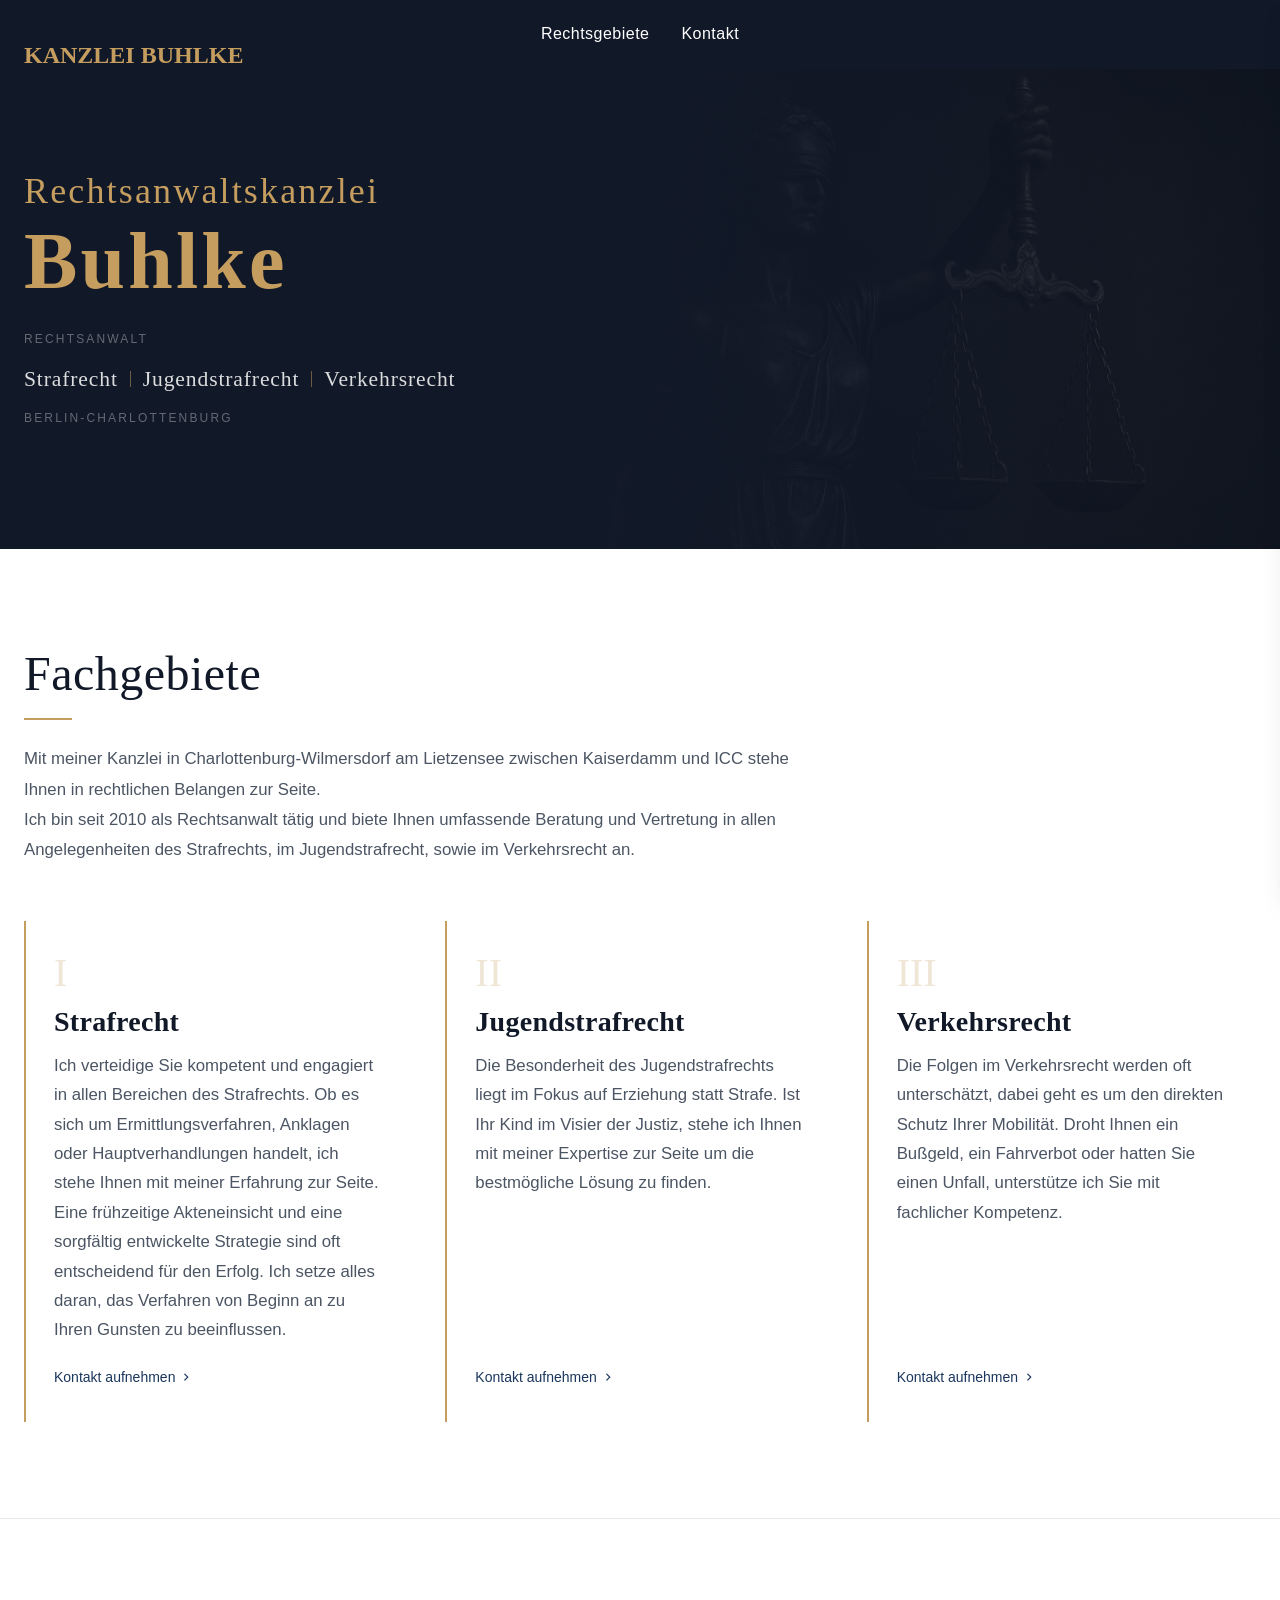
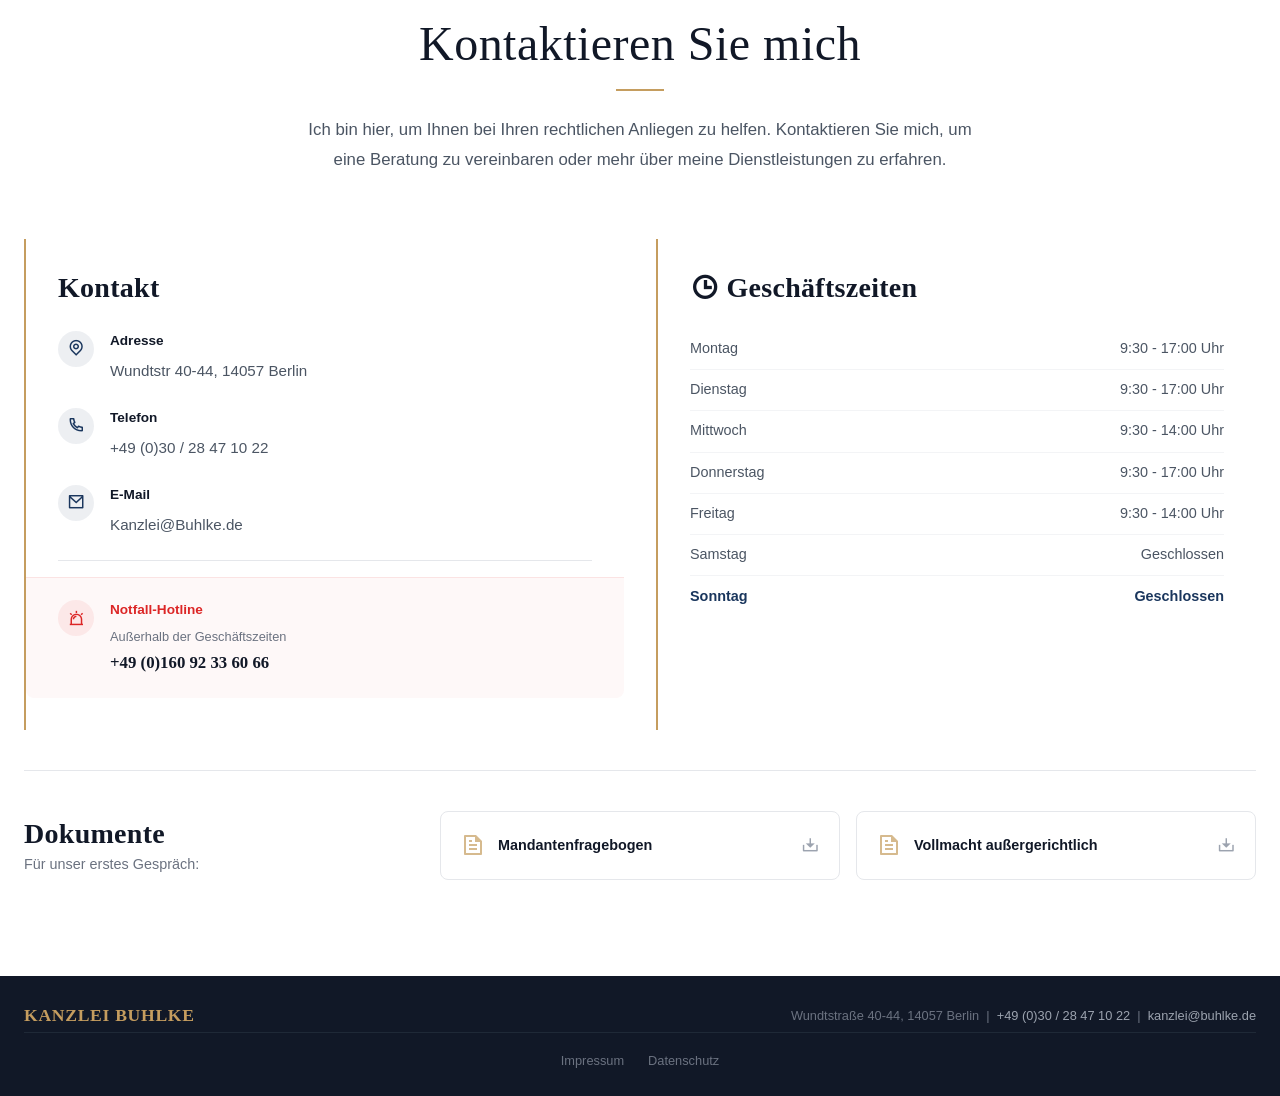
==== index.html @ 95aef8b9 "refactor: Footer-Navigation entfernt, Kontaktdaten rechtsbuendig neben Brand - Footer-Nav (Rechtsgeb" ====
<!DOCTYPE html>
<html lang="de">

<head>
    <meta charset="UTF-8">
    <meta name="viewport" content="width=device-width, initial-scale=1.0">
    <title>Kanzlei Buhlke | Strafrecht, Jugendstrafrecht & Verkehrsrecht in Charlottenburg</title>

    <link rel="apple-touch-icon" sizes="180x180" href="./assets/icons/apple-touch-icon.png">
    <link rel="icon" type="image/png" sizes="32x32" href="./assets/icons/favicon-32x32.png">
    <link rel="icon" type="image/png" sizes="16x16" href="./assets/icons/favicon-16x16.png">
    <link rel="manifest" href="./assets/icons/site.webmanifest">

    <link href="./assets/fonts/remixicon.css" rel="stylesheet">
    <link rel="stylesheet" href="./assets/css/style.css">
</head>

<body class="bg-cream" id="top">
    <header class="sticky top-0 z-50" id="header">
        <div class="container flex justify-between items-center" id="headerContainer">
            <a href="#top" class="logo-link">KANZLEI BUHLKE</a>
            <nav class="hidden md:flex space-x-8">
                <a href="#practice-areas">Rechtsgebiete</a>
                <a href="#contact">Kontakt</a>
            </nav>
            <div class="md:hidden flex items-center justify-center cursor-pointer" style="width:2.5rem;height:2.5rem;" id="mobileMenuButton">
                <i class="ri-menu-line" style="font-size:1.5rem;color:var(--color-white);"></i>
            </div>
        </div>
    </header>

    <!-- HERO -->
    <section class="hero-section reveal">
        <div class="container">
            <div class="hero-content">
                <h1 class="hero-title">
                    <span class="hero-title-pre">Rechtsanwaltskanzlei</span>
                    <span class="hero-title-name">Buhlke</span>
                </h1>
                <div class="hero-subtitle-group">
                    <span class="hero-label">Rechtsanwalt</span>
                    <div class="hero-areas">
                        <span class="hero-area">Strafrecht</span>
                        <span class="hero-area-sep" aria-hidden="true"></span>
                        <span class="hero-area">Jugendstrafrecht</span>
                        <span class="hero-area-sep" aria-hidden="true"></span>
                        <span class="hero-area">Verkehrsrecht</span>
                    </div>
                    <span class="hero-label">Berlin-Charlottenburg</span>
                </div>
            </div>
        </div>
        <div class="hero-bottom-accent" aria-hidden="true"></div>
    </section>

    <!-- FACHGEBIETE -->
    <section id="practice-areas" class="reveal" style="padding-top: var(--section-padding); padding-bottom: var(--section-padding); background-color: var(--color-white);">
        <div class="container">
            <div class="section-header" style="margin-bottom: 3.5rem;">
                <h2 class="section-title">Fachgebiete</h2>
                <div class="accent-line"></div>
                <p class="section-subtitle">Mit meiner Kanzlei in Charlottenburg-Wilmersdorf am Lietzensee zwischen Kaiserdamm und ICC stehe Ihnen in rechtlichen Belangen zur Seite.</p>
                <p class="section-subtitle">Ich bin seit 2010 als Rechtsanwalt tätig und biete Ihnen umfassende Beratung und Vertretung in allen Angelegenheiten des Strafrechts, im Jugendstrafrecht, sowie im Verkehrsrecht an.</p>
            </div>

            <div class="practice-grid">
                <article class="practice-card reveal">
                    <span class="practice-numeral">I</span>
                    <h3>Strafrecht</h3>
                    <p>Ich verteidige Sie kompetent und engagiert in allen Bereichen des Strafrechts. Ob es sich um Ermittlungsverfahren,
                        Anklagen oder Hauptverhandlungen handelt, ich stehe Ihnen mit meiner Erfahrung zur Seite. Eine frühzeitige Akteneinsicht
                        und eine sorgfältig entwickelte Strategie sind oft entscheidend für den Erfolg. Ich setze alles daran, das Verfahren von
                        Beginn an zu Ihren Gunsten zu beeinflussen.</p>
                    <a href="#contact" class="practice-card-link">Kontakt aufnehmen <i class="ri-arrow-right-s-line"></i></a>
                </article>

                <article class="practice-card reveal">
                    <span class="practice-numeral">II</span>
                    <h3>Jugendstrafrecht</h3>
                    <p>Die Besonderheit des Jugendstrafrechts liegt im Fokus auf Erziehung statt Strafe. Ist Ihr Kind im Visier der Justiz,
                    stehe ich Ihnen mit meiner Expertise zur Seite um die bestmögliche Lösung zu finden.</p>
                    <a href="#contact" class="practice-card-link">Kontakt aufnehmen <i class="ri-arrow-right-s-line"></i></a>
                </article>

                <article class="practice-card reveal">
                    <span class="practice-numeral">III</span>
                    <h3>Verkehrsrecht</h3>
                    <p>Die Folgen im Verkehrsrecht werden oft unterschätzt, dabei geht es um den direkten Schutz Ihrer Mobilität. Droht Ihnen
                    ein Bußgeld, ein Fahrverbot oder hatten Sie einen Unfall, unterstütze ich Sie mit fachlicher Kompetenz.</p>
                    <a href="#contact" class="practice-card-link">Kontakt aufnehmen <i class="ri-arrow-right-s-line"></i></a>
                </article>
            </div>
        </div>
    </section>

    <!-- KONTAKT -->
    <section id="contact" class="reveal" style="padding-top: var(--section-padding); padding-bottom: var(--section-padding); background-color: var(--color-white); border-top: 1px solid var(--color-gray-200);">
        <div class="container">
            <div class="section-header text-center" style="margin-bottom: 4rem;">
                <h2 class="section-title">Kontaktieren Sie mich</h2>
                <div class="accent-line" style="margin: 0 auto 1.5rem auto;"></div>
                <p class="section-subtitle" style="max-width: 42rem; margin: 0 auto;">Ich bin hier, um Ihnen bei Ihren rechtlichen Anliegen zu helfen.
                    Kontaktieren Sie mich, um eine Beratung zu vereinbaren oder mehr über meine Dienstleistungen zu erfahren.</p>
            </div>

            <div class="contact-layout">
                <!-- Zeile 1: Kontaktdaten + Geschäftszeiten nebeneinander -->
                <div class="contact-main-grid">
                    <div class="contact-details-card">
                        <h3>Kontakt</h3>
                        <div class="contact-detail-item">
                            <div class="contact-detail-icon"><i class="ri-map-pin-line"></i></div>
                            <div class="contact-detail-content">
                                <strong>Adresse</strong>
                                <a href="javascript:void(0);" id="googleMapsLink" data-url="https://maps.app.goo.gl/2sGJXJRJjUYaavar8">
                                    Wundtstr 40-44, 14057 Berlin
                                </a>
                            </div>
                        </div>
                        <div class="contact-detail-item">
                            <div class="contact-detail-icon"><i class="ri-phone-line"></i></div>
                            <div class="contact-detail-content">
                                <strong>Telefon</strong>
                                <a href="tel:+493028471022">+49 (0)30 / 28 47 10 22</a>
                            </div>
                        </div>
                        <div class="contact-detail-item">
                            <div class="contact-detail-icon"><i class="ri-mail-line"></i></div>
                            <div class="contact-detail-content">
                                <strong>E-Mail</strong>
                                <a href="mailto:kanzlei@buhlke.de">Kanzlei@Buhlke.de</a>
                            </div>
                        </div>
                        <div class="contact-detail-separator" aria-hidden="true"></div>
                        <div class="contact-detail-item contact-emergency-item">
                            <div class="contact-detail-icon contact-emergency-icon"><i class="ri-alarm-warning-line"></i></div>
                            <div class="contact-detail-content contact-emergency-content">
                                <strong>Notfall-Hotline</strong>
                                <span>Außerhalb der Geschäftszeiten</span>
                                <a href="tel:+4916092336066">+49 (0)160 92 33 60 66</a>
                            </div>
                        </div>
                    </div>

                    <div class="business-hours-card">
                        <h3><i class="ri-time-line"></i> Geschäftszeiten</h3>
                        <ul class="business-hours-list">
                            <li data-day="1"><span class="day">Montag</span><span class="time">9:30 - 17:00 Uhr</span></li>
                            <li data-day="2"><span class="day">Dienstag</span><span class="time">9:30 - 17:00 Uhr</span></li>
                            <li data-day="3"><span class="day">Mittwoch</span><span class="time">9:30 - 14:00 Uhr</span></li>
                            <li data-day="4"><span class="day">Donnerstag</span><span class="time">9:30 - 17:00 Uhr</span></li>
                            <li data-day="5"><span class="day">Freitag</span><span class="time">9:30 - 14:00 Uhr</span></li>
                            <li data-day="6"><span class="day">Samstag</span><span class="time">Geschlossen</span></li>
                            <li data-day="0"><span class="day">Sonntag</span><span class="time">Geschlossen</span></li>
                        </ul>
                    </div>
                </div>

                <!-- Zeile 2: Downloads als 3-Spalten-Grid -->
                <div class="downloads-row">
                    <div class="downloads-info">
                        <h3>Dokumente</h3>
                        <p>Für unser erstes Gespräch:</p>
                    </div>
                    <a href="./assets/Kanzlei Buhlke - Mandantenfragebogen.pdf" target="_blank" rel="noopener" class="download-btn">
                        <i class="ri-file-text-line"></i>
                        <span class="download-btn-label">Mandantenfragebogen</span>
                        <i class="ri-download-2-line download-btn-icon"></i>
                    </a>
                    <a href="./assets/Kanzlei Buhlke - Vollmacht_aussergerichtlich.pdf" target="_blank" rel="noopener" class="download-btn">
                        <i class="ri-file-text-line"></i>
                        <span class="download-btn-label">Vollmacht außergerichtlich</span>
                        <i class="ri-download-2-line download-btn-icon"></i>
                    </a>
                </div>
            </div>
        </div>
    </section>

    <footer>
        <div class="container">
            <div class="footer-top">
                <a href="#top" class="footer-brand">KANZLEI BUHLKE</a>
                <div class="footer-contact">
                    Wundtstraße 40-44, 14057 Berlin &nbsp;|&nbsp;
                    <a href="tel:+493028471022">+49 (0)30 / 28 47 10 22</a> &nbsp;|&nbsp;
                    <a href="mailto:kanzlei@buhlke.de">kanzlei@buhlke.de</a>
                </div>
            </div>
            <div class="footer-bottom">
                <div class="legal-links">
                    <a href="impressum.html">Impressum</a>
                    <a href="datenschutz.html">Datenschutz</a>
                </div>
            </div>
        </div>
    </footer>

    <div id="mobileNavOverlay" class="hidden" aria-hidden="true"></div>
    <div id="mobileMenu" role="dialog" aria-modal="true" aria-labelledby="mobileMenuTitle">
        <div class="close-button-container">
            <h2 id="mobileMenuTitle" class="sr-only">Menü</h2>
            <button id="mobileMenuClose" aria-label="Menü schließen">
                <i class="ri-close-line"></i>
            </button>
        </div>
        <nav>
            <a href="#practice-areas" class="mobile-link">Rechtsgebiete</a>
            <a href="#contact" class="mobile-link">Kontakt</a>
        </nav>
    </div>

    <script>
        document.addEventListener('DOMContentLoaded', function () {
            const mobileMenuButton = document.getElementById('mobileMenuButton');
            const mobileNavOverlay = document.getElementById('mobileNavOverlay');
            const mobileMenu = document.getElementById('mobileMenu');
            const mobileMenuClose = document.getElementById('mobileMenuClose');
            const mobileLinks = mobileMenu.querySelectorAll('.mobile-link');
            const header = document.getElementById('header');
            const googleMapsLink = document.getElementById('googleMapsLink');

            function toggleMobileMenu() {
                const isActive = mobileMenu.classList.contains('active');
                mobileNavOverlay.classList.toggle('active');
                mobileMenu.classList.toggle('active');
                mobileNavOverlay.setAttribute('aria-hidden', String(isActive));
                document.body.style.overflow = !isActive ? 'hidden' : '';
                if (!isActive) mobileMenuClose?.focus();
                else mobileMenuButton?.focus();
            }

            if (mobileMenuButton) mobileMenuButton.addEventListener('click', toggleMobileMenu);
            if (mobileNavOverlay) mobileNavOverlay.addEventListener('click', toggleMobileMenu);
            if (mobileMenuClose) mobileMenuClose.addEventListener('click', toggleMobileMenu);

            mobileLinks.forEach(link => {
                link.addEventListener('click', (e) => {
                    e.preventDefault();
                    if (mobileMenu.classList.contains('active')) toggleMobileMenu();
                    const targetId = link.getAttribute('href');
                    setTimeout(() => scrollToTarget(targetId), 300);
                });
            });

            document.addEventListener('keydown', (e) => {
                if (e.key === 'Escape' && mobileMenu.classList.contains('active')) toggleMobileMenu();
            });

            if (header) {
                window.addEventListener('scroll', () => {
                    header.classList.toggle('scrolled', window.pageYOffset > 50);
                }, { passive: true });
            }

            function scrollToTarget(targetId) {
                const el = document.querySelector(targetId);
                if (el) {
                    const offset = header ? header.offsetHeight : 0;
                    window.scrollTo({ top: el.getBoundingClientRect().top + window.pageYOffset - offset, behavior: 'smooth' });
                }
            }

            document.querySelectorAll('a[href^="#"]:not(.mobile-link)').forEach(anchor => {
                anchor.addEventListener('click', function (e) {
                    const href = this.getAttribute('href');
                    if (href && href !== '#') { e.preventDefault(); scrollToTarget(href); }
                });
            });

            if (googleMapsLink) {
                googleMapsLink.addEventListener('click', function (e) {
                    e.preventDefault();
                    const url = this.getAttribute('data-url');
                    if (url && confirm("Möchten Sie zu Google Maps weitergeleitet werden?")) {
                        window.open(url, '_blank', 'noopener,noreferrer');
                    }
                });
            }

            // Aktuellen Tag hervorheben
            try {
                const today = new Date().getDay();
                const item = document.querySelector(`.business-hours-list li[data-day="${today}"]`);
                if (item) item.classList.add('current-day');
            } catch (e) {}

            // Scroll-Animationen
            if (!window.matchMedia('(prefers-reduced-motion: reduce)').matches) {
                const observer = new IntersectionObserver((entries) => {
                    entries.forEach(entry => {
                        if (entry.isIntersecting) { entry.target.classList.add('visible'); observer.unobserve(entry.target); }
                    });
                }, { threshold: 0.1 });
                document.querySelectorAll('.reveal').forEach(el => observer.observe(el));
            } else {
                document.querySelectorAll('.reveal').forEach(el => el.style.opacity = '1');
            }
        });
    </script>

</body>
</html>
---- assets/css/style.css ----
/* ================================================================
   KANZLEI BUHLKE - Design System
   ================================================================ */

/* --- FONT FACE --- */
@font-face {
    font-family: 'Cormorant Garamond';
    font-style: normal;
    font-weight: 400;
    font-display: swap;
    src: url('../fonts/cormorant-garamond/cormorant-garamond-v16-latin-regular.woff2') format('woff2'),
         url('../fonts/cormorant-garamond/cormorant-garamond-v16-latin-regular.woff') format('woff');
}

@font-face {
    font-family: 'Cormorant Garamond';
    font-style: normal;
    font-weight: 700;
    font-display: swap;
    src: url('../fonts/cormorant-garamond/cormorant-garamond-v16-latin-700.woff2') format('woff2'),
         url('../fonts/cormorant-garamond/cormorant-garamond-v16-latin-700.woff') format('woff');
}

/* --- DESIGN TOKENS --- */
:root {
    --color-primary: #1a365d;
    --color-primary-light: #2a4a7f;
    --color-secondary: #c59d5f;
    --color-secondary-dark: #a88245;
    --color-gray-900: #111827;
    --color-gray-800: #1f2937;
    --color-gray-700: #374151;
    --color-gray-600: #4b5563;
    --color-gray-500: #6b7280;
    --color-gray-400: #9ca3af;
    --color-gray-300: #d1d5db;
    --color-gray-200: #e5e7eb;
    --color-gray-100: #f3f4f6;
    --color-gray-50: #f9fafb;
    --color-cream: #faf9f7;
    --color-surface: #ffffff;
    --color-white: #ffffff;
    --color-black: #000000;
    --color-red-600: #dc2626;
    --color-green-600: #16a34a;
    --section-padding: 6rem;
    --container-max: 1280px;
    --radius-md: 8px;
    --radius-lg: 12px;
    --radius-full: 9999px;
    --shadow-sm: 0 1px 3px 0 rgb(0 0 0 / 0.04), 0 1px 2px -1px rgb(0 0 0 / 0.04);
    --shadow-md: 0 4px 12px -2px rgb(0 0 0 / 0.06), 0 2px 6px -2px rgb(0 0 0 / 0.04);
    --shadow-lg: 0 12px 24px -4px rgb(0 0 0 / 0.08), 0 4px 8px -2px rgb(0 0 0 / 0.04);
    --font-serif: 'Cormorant Garamond', Georgia, Cambria, "Times New Roman", Times, serif;
    --font-sans: -apple-system, BlinkMacSystemFont, "Segoe UI", Roboto, Helvetica, Arial, sans-serif;
    --line-height-body: 1.8;
    --line-height-heading: 1.2;
}

/* --- RESET --- */
*, *::before, *::after { box-sizing: border-box; margin: 0; padding: 0; }

html {
    scroll-behavior: smooth;
    line-height: var(--line-height-body);
    -webkit-text-size-adjust: 100%;
}

body {
    font-family: var(--font-sans);
    color: var(--color-gray-700);
    background-color: var(--color-cream);
    scroll-padding-top: 90px;
    overflow-x: hidden;
    font-size: 1.05rem;
}

.container {
    width: 100%;
    padding-left: 1.5rem;
    padding-right: 1.5rem;
    margin-left: auto;
    margin-right: auto;
    max-width: var(--container-max);
}

/* --- TYPOGRAPHIE --- */
h1, h2, h3, h4, h5, h6 {
    font-family: var(--font-serif);
    font-weight: 400;
    line-height: var(--line-height-heading);
    letter-spacing: 0.01em;
}

h2 { font-size: 2.5rem; margin-bottom: 1rem; }
h3 { font-size: 1.5rem; }

@media (min-width: 768px) {
    h2 { font-size: 3rem; }
    h3 { font-size: 1.75rem; }
}

a { color: inherit; text-decoration: inherit; }
a:hover { text-decoration: underline; }
strong { color: var(--color-gray-900); }

/* --- UTILITY --- */
.text-center { text-align: center; }
.flex { display: flex; }
.grid { display: grid; }
.items-center { align-items: center; }
.justify-between { justify-content: space-between; }
.justify-center { justify-content: center; }
.hidden { display: none; }
.sticky { position: sticky; }
.top-0 { top: 0; }
.z-50 { z-index: 50; }
.z-40 { z-index: 40; }
.sr-only {
    position: absolute; width: 1px; height: 1px; padding: 0; margin: -1px;
    overflow: hidden; clip: rect(0,0,0,0); white-space: nowrap; border: 0;
}
.space-x-8 > * + * { margin-left: 2rem; }
.md\:hidden { display: none; }
.md\:flex { display: flex; }
.bg-cream { background-color: var(--color-cream); }
.bg-white { background-color: var(--color-white); }

@media (min-width: 768px) {
    .md\:hidden { display: none !important; }
    .md\:flex { display: flex !important; }
}

@media (max-width: 767px) {
    .md\:flex { display: none !important; }
}

/* --- SECTION HEADER --- */
.section-title {
    font-weight: 400;
    color: var(--color-gray-900);
    margin-bottom: 1rem;
}

.accent-line {
    width: 3rem;
    height: 2px;
    background-color: var(--color-secondary);
    margin-bottom: 1.5rem;
}

.section-subtitle {
    color: var(--color-gray-600);
    max-width: 48rem;
    line-height: var(--line-height-body);
}

/* --- HEADER --- */
#header {
    background-color: var(--color-gray-900);
    position: sticky;
    top: 0;
    z-index: 50;
    transition: background-color 300ms ease-in-out;
}

#headerContainer {
    position: relative;
    display: flex;
    align-items: center;
    padding-top: 1.25rem;
    padding-bottom: 1.25rem;
    transition: padding 300ms ease-in-out;
    justify-content: center;
}

#header.scrolled #headerContainer {
    padding-top: 0.75rem;
    padding-bottom: 0.75rem;
    justify-content: space-between;
}

#header .logo-link {
    font-family: var(--font-serif);
    font-size: 1.5rem;
    font-weight: 700;
    color: var(--color-secondary);
    text-decoration: none;
    position: absolute;
    left: 1.5rem;
    top: 50%;
    transform: translateY(-50%);
    opacity: 0;
    pointer-events: none;
    transition: opacity 400ms ease-in-out;
}

#header.scrolled .logo-link {
    opacity: 1;
    pointer-events: auto;
    position: static;
    transform: translateY(0);
}

#header .logo-link:hover { text-decoration: none; }

#header nav a {
    font-weight: 400;
    color: var(--color-white);
    text-decoration: none;
    font-size: 1rem;
    letter-spacing: 0.03em;
    transition: color 200ms ease-in-out;
}

#header nav a:hover {
    color: var(--color-secondary);
    text-decoration: none;
}

/* --- HERO --- */
.hero-section {
    background-color: var(--color-gray-900);
    position: relative;
    min-height: 480px;
    display: flex;
    align-items: center;
    overflow: hidden;
}

.hero-section::before {
    content: '';
    position: absolute;
    top: 0; right: 0; bottom: 0;
    width: 60%;
    background-image: url('../pix/justizia.png');
    background-size: cover;
    background-position: center 20%;
    opacity: 0.25;
    z-index: 1;
}

.hero-section::after {
    content: '';
    position: absolute;
    top: 0; right: 0; bottom: 0;
    width: 60%;
    background: linear-gradient(
        to right,
        var(--color-gray-900) 0%,
        rgba(17, 24, 39, 0.85) 30%,
        rgba(17, 24, 39, 0.5) 60%,
        rgba(17, 24, 39, 0.15) 85%,
        transparent 100%
    );
    z-index: 2;
}

.hero-section .container {
    position: relative;
    z-index: 3;
}

.hero-content {
    max-width: 36rem;
    padding-top: 4rem;
    padding-bottom: 5rem;
}

.hero-title {
    font-family: var(--font-serif);
    color: var(--color-secondary);
    font-weight: 700;
    text-transform: none;
    line-height: 1.1;
    letter-spacing: 0.04em;
    margin-bottom: 1.5rem;
}

.hero-title-pre {
    display: block;
    font-size: 1.75rem;
    font-weight: 400;
    letter-spacing: 0.06em;
    margin-bottom: 0.25rem;
}

.hero-title-name {
    display: block;
    font-size: 3rem;
    letter-spacing: 0.04em;
}

@media (min-width: 768px) {
    .hero-title-pre {
        font-size: 2.25rem;
        margin-bottom: 0.35rem;
    }
    .hero-title-name {
        font-size: 5rem;
    }
}

/* Hero Subtitle: Two-tier hierarchy */
.hero-subtitle-group {
    display: flex;
    flex-direction: column;
    gap: 0.6rem;
}

.hero-label {
    font-family: var(--font-sans);
    color: rgba(255, 255, 255, 0.35);
    font-size: 0.75rem;
    letter-spacing: 0.18em;
    text-transform: uppercase;
    font-weight: 300;
}

.hero-areas {
    display: flex;
    align-items: center;
    flex-wrap: wrap;
}

.hero-area {
    font-family: var(--font-serif);
    color: rgba(255, 255, 255, 0.85);
    font-size: 1.15rem;
    letter-spacing: 0.04em;
    font-weight: 400;
}

@media (min-width: 768px) {
    .hero-area { font-size: 1.35rem; }
}

.hero-area-sep {
    display: inline-block;
    width: 1px;
    height: 1rem;
    background-color: var(--color-secondary);
    opacity: 0.5;
    margin-left: 0.75rem;
    margin-right: 0.75rem;
    flex-shrink: 0;
}

/* Hero bottom: straight edge with gold accent */
.hero-bottom-accent {
    position: absolute;
    bottom: 0;
    left: 50%;
    transform: translateX(-50%);
    width: min(100%, var(--container-max));
    padding-left: 1.5rem;
    padding-right: 1.5rem;
    height: 0;
    z-index: 4;
}

.hero-bottom-accent::after {
    content: '';
    display: block;
    height: 2px;
    background-color: var(--color-secondary);
}

/* --- PRACTICE AREAS (3-column grid) --- */
.practice-grid {
    display: grid;
    grid-template-columns: 1fr;
    gap: 2rem;
}

@media (min-width: 768px) {
    .practice-grid {
        grid-template-columns: 1fr 1fr;
    }
    .practice-grid .practice-card:first-child {
        grid-column: 1 / -1;
    }
}

@media (min-width: 1024px) {
    .practice-grid {
        grid-template-columns: 1fr 1fr 1fr;
    }
    .practice-grid .practice-card:first-child {
        grid-column: auto;
    }
}

.practice-card {
    border-left: 2px solid var(--color-secondary);
    padding: 2rem 2rem 2rem 1.75rem;
    display: flex;
    flex-direction: column;
    background-color: var(--color-surface);
    transition: border-color 200ms ease-in-out;
}

.practice-card:hover {
    border-color: var(--color-primary);
}

.practice-numeral {
    font-family: var(--font-serif);
    font-size: 2.5rem;
    color: var(--color-secondary);
    opacity: 0.25;
    line-height: 1;
    margin-bottom: 0.75rem;
    display: block;
}

.practice-card h3 {
    font-weight: 700;
    color: var(--color-gray-900);
    margin-bottom: 0.75rem;
    transition: color 200ms ease-in-out;
}

.practice-card:hover h3 {
    color: var(--color-primary);
}

.practice-card p {
    color: var(--color-gray-600);
    margin-bottom: 1.25rem;
    flex-grow: 1;
    line-height: 1.75;
}

.practice-card-link {
    color: var(--color-primary);
    font-weight: 500;
    text-decoration: none;
    font-size: 0.875rem;
    display: inline-flex;
    align-items: center;
    gap: 0.25rem;
    align-self: flex-start;
    transition: color 200ms ease-in-out;
}

.practice-card-link:hover {
    color: var(--color-secondary);
    text-decoration: underline;
}

/* --- CONTACT SECTION --- */
.contact-layout {
    display: flex;
    flex-direction: column;
    gap: 2.5rem;
}

/* Row 1: Contact details + Business hours side by side */
.contact-main-grid {
    display: grid;
    grid-template-columns: 1fr;
    gap: 2rem;
}

@media (min-width: 768px) {
    .contact-main-grid {
        grid-template-columns: 1fr 1fr;
    }
}

.contact-details-card,
.business-hours-card {
    border-left: 2px solid var(--color-secondary);
    padding: 2rem;
    background-color: var(--color-surface);
}

.contact-details-card h3,
.business-hours-card h3 {
    font-weight: 700;
    color: var(--color-gray-900);
    margin-bottom: 1.5rem;
}

.contact-detail-item {
    display: flex;
    align-items: flex-start;
    margin-bottom: 1.25rem;
}

.contact-detail-item:last-child { margin-bottom: 0; }

.contact-detail-icon {
    width: 2.25rem;
    height: 2.25rem;
    display: flex;
    align-items: center;
    justify-content: center;
    background-color: rgba(26, 54, 93, 0.08);
    border-radius: var(--radius-full);
    margin-right: 1rem;
    margin-top: 0.15rem;
    flex-shrink: 0;
}

.contact-detail-icon i {
    font-size: 1.1rem;
    color: var(--color-primary);
}

.contact-detail-content strong {
    display: block;
    font-weight: 700;
    color: var(--color-gray-900);
    font-size: 0.85rem;
    margin-bottom: 0.15rem;
}

.contact-detail-content p,
.contact-detail-content a {
    color: var(--color-gray-600);
    text-decoration: none;
    font-size: 0.95rem;
    line-height: 1.5;
}

.contact-detail-content a:hover {
    color: var(--color-primary);
    text-decoration: underline;
}

/* Business Hours */
.business-hours-list {
    list-style: none;
    padding: 0;
    margin: 0;
}

.business-hours-list li {
    display: flex;
    justify-content: space-between;
    padding: 0.45rem 0;
    border-bottom: 1px solid var(--color-gray-100);
    color: var(--color-gray-600);
    font-size: 0.9rem;
}

.business-hours-list li:last-child { border-bottom: none; }
.business-hours-list li.current-day { color: var(--color-primary); font-weight: 600; }
.business-hours-list .day { flex-grow: 1; }
.business-hours-list .time { flex-shrink: 0; margin-left: 1rem; }

/* Emergency within contact card */
.contact-detail-separator {
    height: 1px;
    background-color: var(--color-gray-200);
    margin: 1rem 0;
}

.contact-emergency-item {
    background-color: rgba(220, 38, 38, 0.03);
    margin: 0 -2rem -2rem -2rem;
    padding: 1.25rem 2rem;
    border-radius: 0 0 var(--radius-md) var(--radius-md);
    border-top: 1px solid rgba(220, 38, 38, 0.1);
}

.contact-emergency-icon {
    background-color: rgba(220, 38, 38, 0.08) !important;
}

.contact-emergency-icon i {
    color: var(--color-red-600) !important;
}

.contact-emergency-content strong {
    color: var(--color-red-600) !important;
}

.contact-emergency-content span {
    display: block;
    color: var(--color-gray-500);
    font-size: 0.8rem;
    margin-top: 0.1rem;
}

.contact-emergency-content a {
    color: var(--color-gray-900) !important;
    font-weight: 600 !important;
    font-size: 1.05rem !important;
    font-family: var(--font-serif);
    text-decoration: none;
}

.contact-emergency-content a:hover {
    color: var(--color-red-600) !important;
    text-decoration: underline;
}

/* Downloads Row: 3-column grid */
.downloads-row {
    display: grid;
    grid-template-columns: 1fr;
    gap: 1rem;
    padding-top: 2.5rem;
    border-top: 1px solid var(--color-gray-200);
}

@media (min-width: 768px) {
    .downloads-row {
        grid-template-columns: 1fr 1fr 1fr;
        align-items: center;
    }
}

.downloads-info h3 {
    font-weight: 700;
    color: var(--color-gray-900);
    margin-bottom: 0.25rem;
}

.downloads-info p {
    color: var(--color-gray-500);
    font-size: 0.9rem;
    line-height: 1.4;
}

.download-btn {
    display: flex;
    flex-direction: row;
    align-items: center;
    justify-content: center;
    text-align: left;
    gap: 0.75rem;
    padding: 0.75rem 1.25rem;
    border: 1px solid var(--color-gray-200);
    border-radius: var(--radius-md);
    text-decoration: none;
    color: var(--color-primary);
    background-color: var(--color-surface);
    transition: all 200ms ease-in-out;
    position: relative;
}

.download-btn:hover {
    border-color: var(--color-secondary);
    background-color: rgba(197, 157, 95, 0.04);
    text-decoration: none;
    color: var(--color-primary);
}

.download-btn > i:first-child {
    font-size: 1.5rem;
    color: var(--color-secondary);
    opacity: 0.7;
    flex-shrink: 0;
}

.download-btn-label {
    font-weight: 600;
    font-size: 0.9rem;
    line-height: 1.3;
    color: var(--color-gray-900);
}

.download-btn:hover .download-btn-label {
    color: var(--color-primary);
}

.download-btn-icon {
    font-size: 1.1rem;
    color: var(--color-gray-400);
    margin-left: auto;
    transition: color 200ms ease-in-out;
}

.download-btn:hover .download-btn-icon {
    color: var(--color-secondary);
}

/* --- FOOTER --- */
footer {
    background-color: var(--color-gray-900);
    color: var(--color-white);
    padding: 1.5rem 0 1.5rem;
}

footer .footer-top {
    display: flex;
    justify-content: space-between;
    align-items: center;
    flex-wrap: wrap;
    gap: 1rem;
}

footer .footer-brand {
    font-family: var(--font-serif);
    font-size: 1.1rem;
    font-weight: 700;
    color: var(--color-secondary);
    text-decoration: none;
    letter-spacing: 0.04em;
}

footer .footer-brand:hover { text-decoration: none; }

footer .footer-contact {
    color: var(--color-gray-500);
    font-size: 0.8rem;
    line-height: 1.6;
    text-align: right;
}

footer .footer-contact a {
    color: var(--color-gray-400);
    text-decoration: none;
}

footer .footer-contact a:hover { color: var(--color-secondary); }

footer .footer-bottom {
    border-top: 1px solid var(--color-gray-800);
    padding-top: 1rem;
    display: flex;
    justify-content: center;
    align-items: center;
}

footer .legal-links {
    display: flex;
    gap: 1.5rem;
}

footer .legal-links a {
    color: var(--color-gray-500);
    font-size: 0.8rem;
    font-weight: 500;
    text-decoration: none;
    transition: color 200ms ease-in-out;
}

footer .legal-links a:hover {
    color: var(--color-secondary);
    text-decoration: underline;
}

/* --- IMPRESSUM / DATENSCHUTZ --- */
.main-content {
    background-color: var(--color-surface);
    border-radius: var(--radius-md);
    box-shadow: var(--shadow-sm);
    padding: 2rem 3rem;
}

.main-content h1 {
    font-family: var(--font-serif);
    font-weight: 700;
    font-size: 2.5rem;
    margin-bottom: 2rem;
    color: var(--color-primary);
}

.main-content h2 {
    font-weight: 700;
    font-size: 1.875rem;
    margin-top: 2.5rem;
    margin-bottom: 1rem;
    color: var(--color-primary);
}

.main-content h3 {
    font-weight: 700;
    font-size: 1.5rem;
    margin-top: 2rem;
    margin-bottom: 1rem;
    color: var(--color-primary);
}

@media (min-width: 768px) {
    .main-content h2 { font-size: 2.25rem; }
    .main-content h3 { font-size: 1.875rem; }
}

.main-content p,
.main-content li {
    color: var(--color-gray-700);
    margin-bottom: 1rem;
    line-height: 1.7;
}

.main-content ul { padding-left: 1.5rem; }
.main-content p a { text-decoration: none; color: var(--color-primary); }
.main-content p a:hover { text-decoration: underline; }

/* --- MOBILE MENU --- */
#mobileNavOverlay {
    position: fixed;
    inset: 0;
    background-color: rgba(17, 24, 39, 0.5);
    z-index: 40;
    display: none;
    opacity: 0;
    transition: opacity 300ms ease-in-out;
}

#mobileNavOverlay.active { display: block; opacity: 1; }

#mobileMenu {
    position: fixed;
    top: 0; right: 0;
    width: 16rem;
    height: 100%;
    background-color: var(--color-white);
    box-shadow: var(--shadow-lg);
    transform: translateX(100%);
    transition: transform 300ms ease-in-out;
    z-index: 50;
    padding: 1.5rem;
}

#mobileMenu.active { transform: translateX(0); }

#mobileMenu .close-button-container {
    display: flex;
    justify-content: flex-end;
    margin-bottom: 1.5rem;
}

#mobileMenu button { background: none; border: none; cursor: pointer; }
#mobileMenu button i { font-size: 1.5rem; color: var(--color-gray-800); }
#mobileMenu nav { display: flex; flex-direction: column; }
#mobileMenu nav a + a { margin-top: 1rem; }
#mobileMenu nav a {
    font-weight: 500;
    color: var(--color-gray-800);
    text-decoration: none;
    transition: color 150ms ease-in-out;
}

#mobileMenu nav a:hover {
    color: var(--color-primary);
    text-decoration: underline;
}

/* --- RESPONSIVE --- */
@media (max-width: 767px) {
    body { scroll-padding-top: 70px; }
    .main-content { padding: 1.5rem; }
}

/* --- SCROLL ANIMATIONEN --- */
@keyframes fadeInUp {
    from { opacity: 0; transform: translateY(20px); }
    to { opacity: 1; transform: translateY(0); }
}

.reveal { opacity: 0; }
.reveal.visible { animation: fadeInUp 600ms ease-out forwards; }

@media (prefers-reduced-motion: reduce) {
    .reveal { opacity: 1; }
    .reveal.visible { animation: none; }
    html { scroll-behavior: auto; }
}
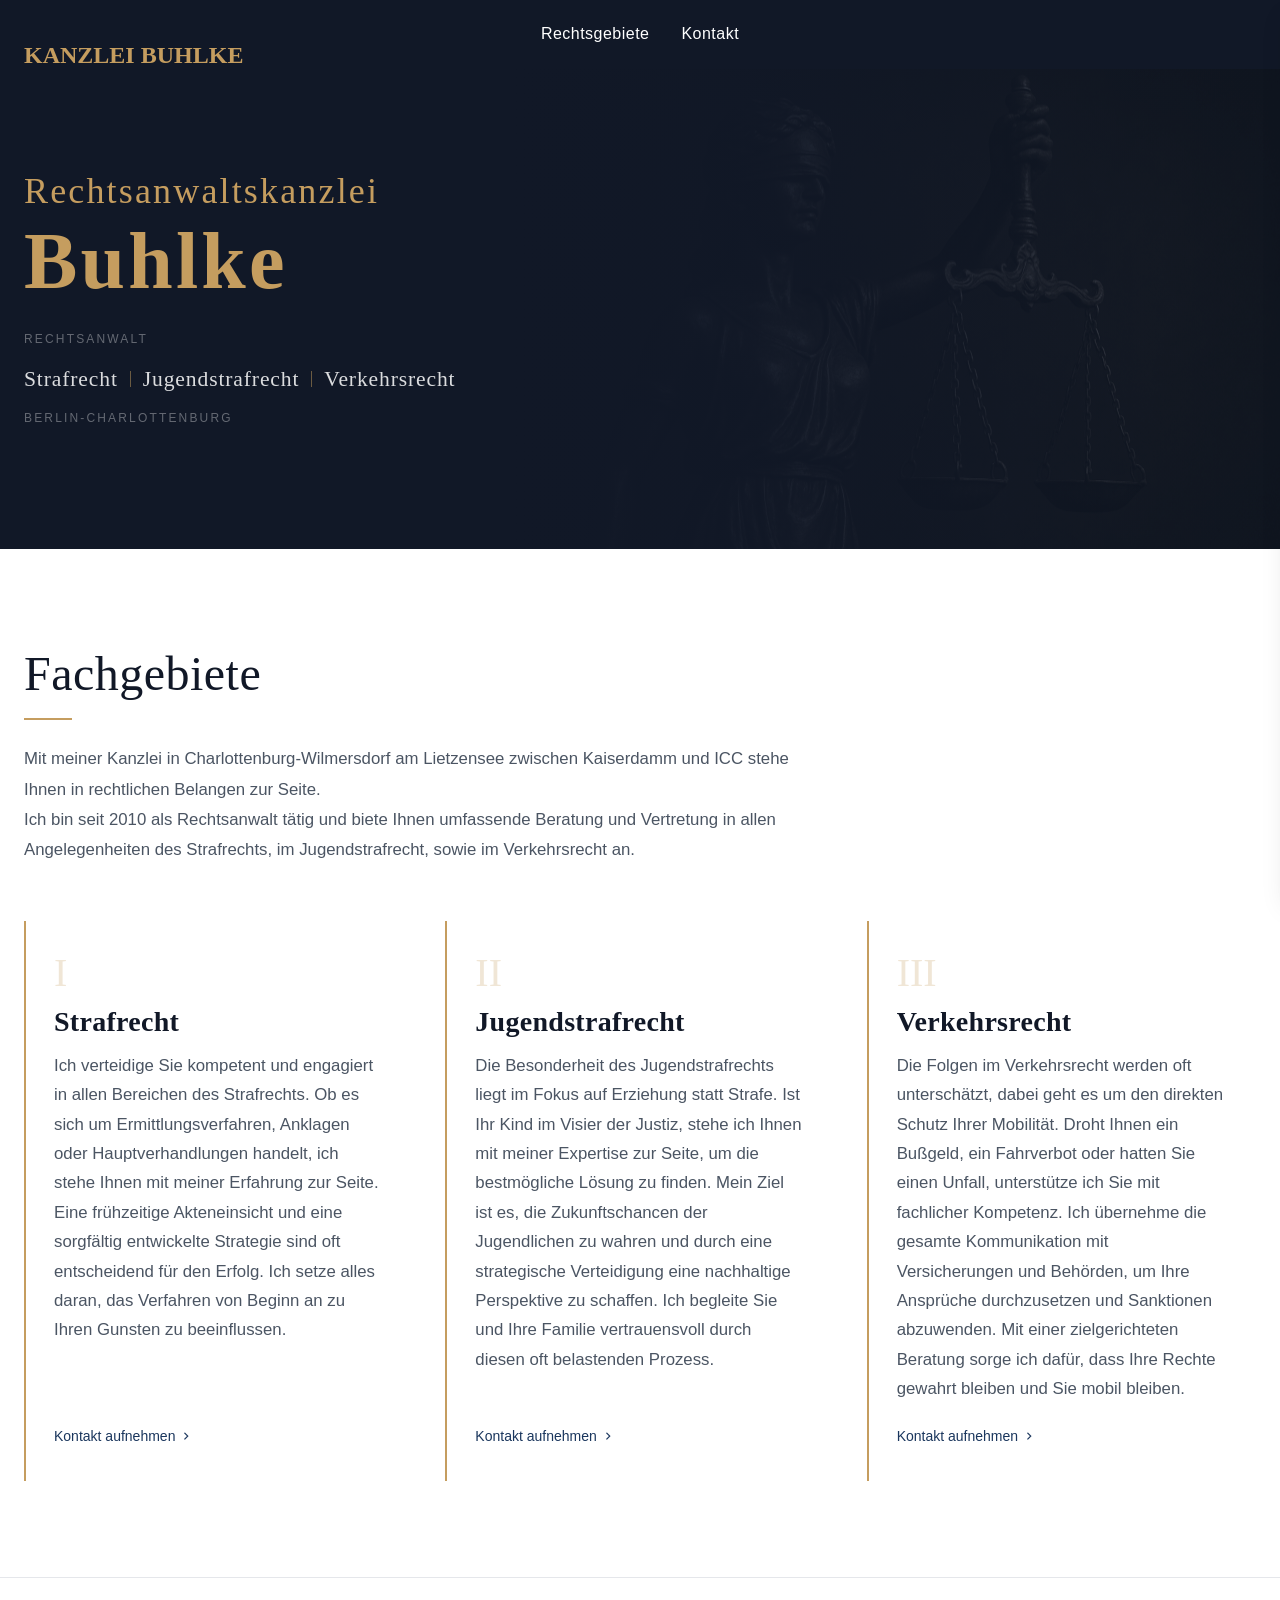
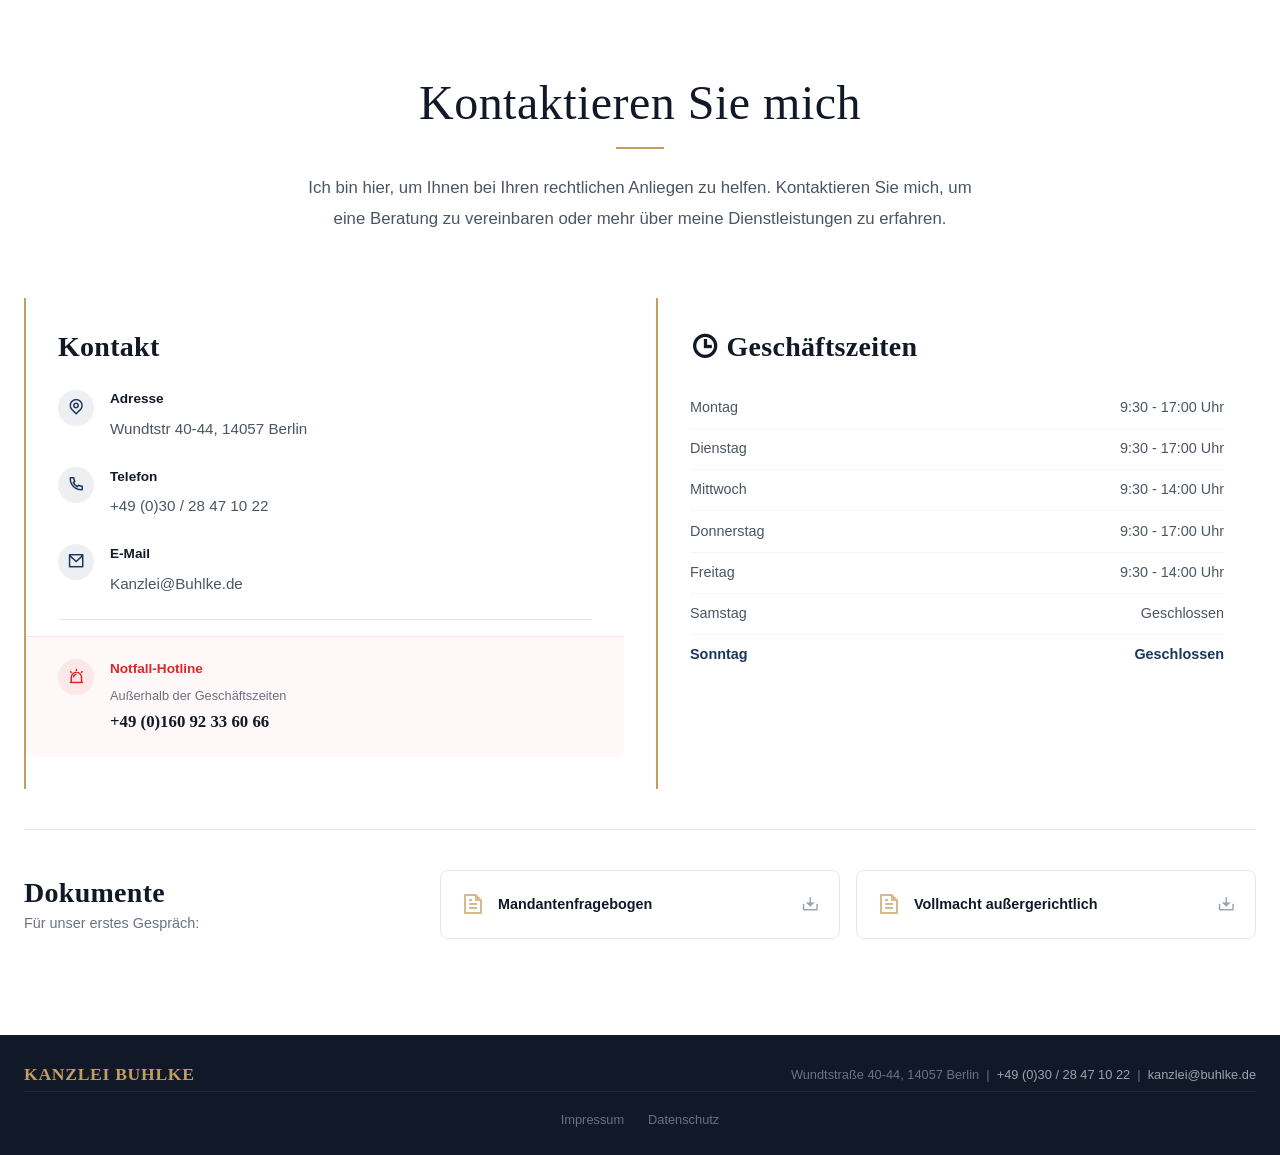
==== commit 46a1cd5c: "feat: Erweiterte Texte fuer Jugendstrafrecht und Verkehrsrecht Co-Authored-By: Claude Opus 4.6 <nore" ====
--- a/index.html
+++ b/index.html
@@ -77,16 +77,14 @@
                 <article class="practice-card reveal">
                     <span class="practice-numeral">II</span>
                     <h3>Jugendstrafrecht</h3>
-                    <p>Die Besonderheit des Jugendstrafrechts liegt im Fokus auf Erziehung statt Strafe. Ist Ihr Kind im Visier der Justiz,
-                    stehe ich Ihnen mit meiner Expertise zur Seite um die bestmögliche Lösung zu finden.</p>
+                    <p>Die Besonderheit des Jugendstrafrechts liegt im Fokus auf Erziehung statt Strafe. Ist Ihr Kind im Visier der Justiz, stehe ich Ihnen mit meiner Expertise zur Seite, um die bestmögliche Lösung zu finden. Mein Ziel ist es, die Zukunftschancen der Jugendlichen zu wahren und durch eine strategische Verteidigung eine nachhaltige Perspektive zu schaffen. Ich begleite Sie und Ihre Familie vertrauensvoll durch diesen oft belastenden Prozess.</p>
                     <a href="#contact" class="practice-card-link">Kontakt aufnehmen <i class="ri-arrow-right-s-line"></i></a>
                 </article>
 
                 <article class="practice-card reveal">
                     <span class="practice-numeral">III</span>
                     <h3>Verkehrsrecht</h3>
-                    <p>Die Folgen im Verkehrsrecht werden oft unterschätzt, dabei geht es um den direkten Schutz Ihrer Mobilität. Droht Ihnen
-                    ein Bußgeld, ein Fahrverbot oder hatten Sie einen Unfall, unterstütze ich Sie mit fachlicher Kompetenz.</p>
+                    <p>Die Folgen im Verkehrsrecht werden oft unterschätzt, dabei geht es um den direkten Schutz Ihrer Mobilität. Droht Ihnen ein Bußgeld, ein Fahrverbot oder hatten Sie einen Unfall, unterstütze ich Sie mit fachlicher Kompetenz. Ich übernehme die gesamte Kommunikation mit Versicherungen und Behörden, um Ihre Ansprüche durchzusetzen und Sanktionen abzuwenden. Mit einer zielgerichteten Beratung sorge ich dafür, dass Ihre Rechte gewahrt bleiben und Sie mobil bleiben.</p>
                     <a href="#contact" class="practice-card-link">Kontakt aufnehmen <i class="ri-arrow-right-s-line"></i></a>
                 </article>
             </div>
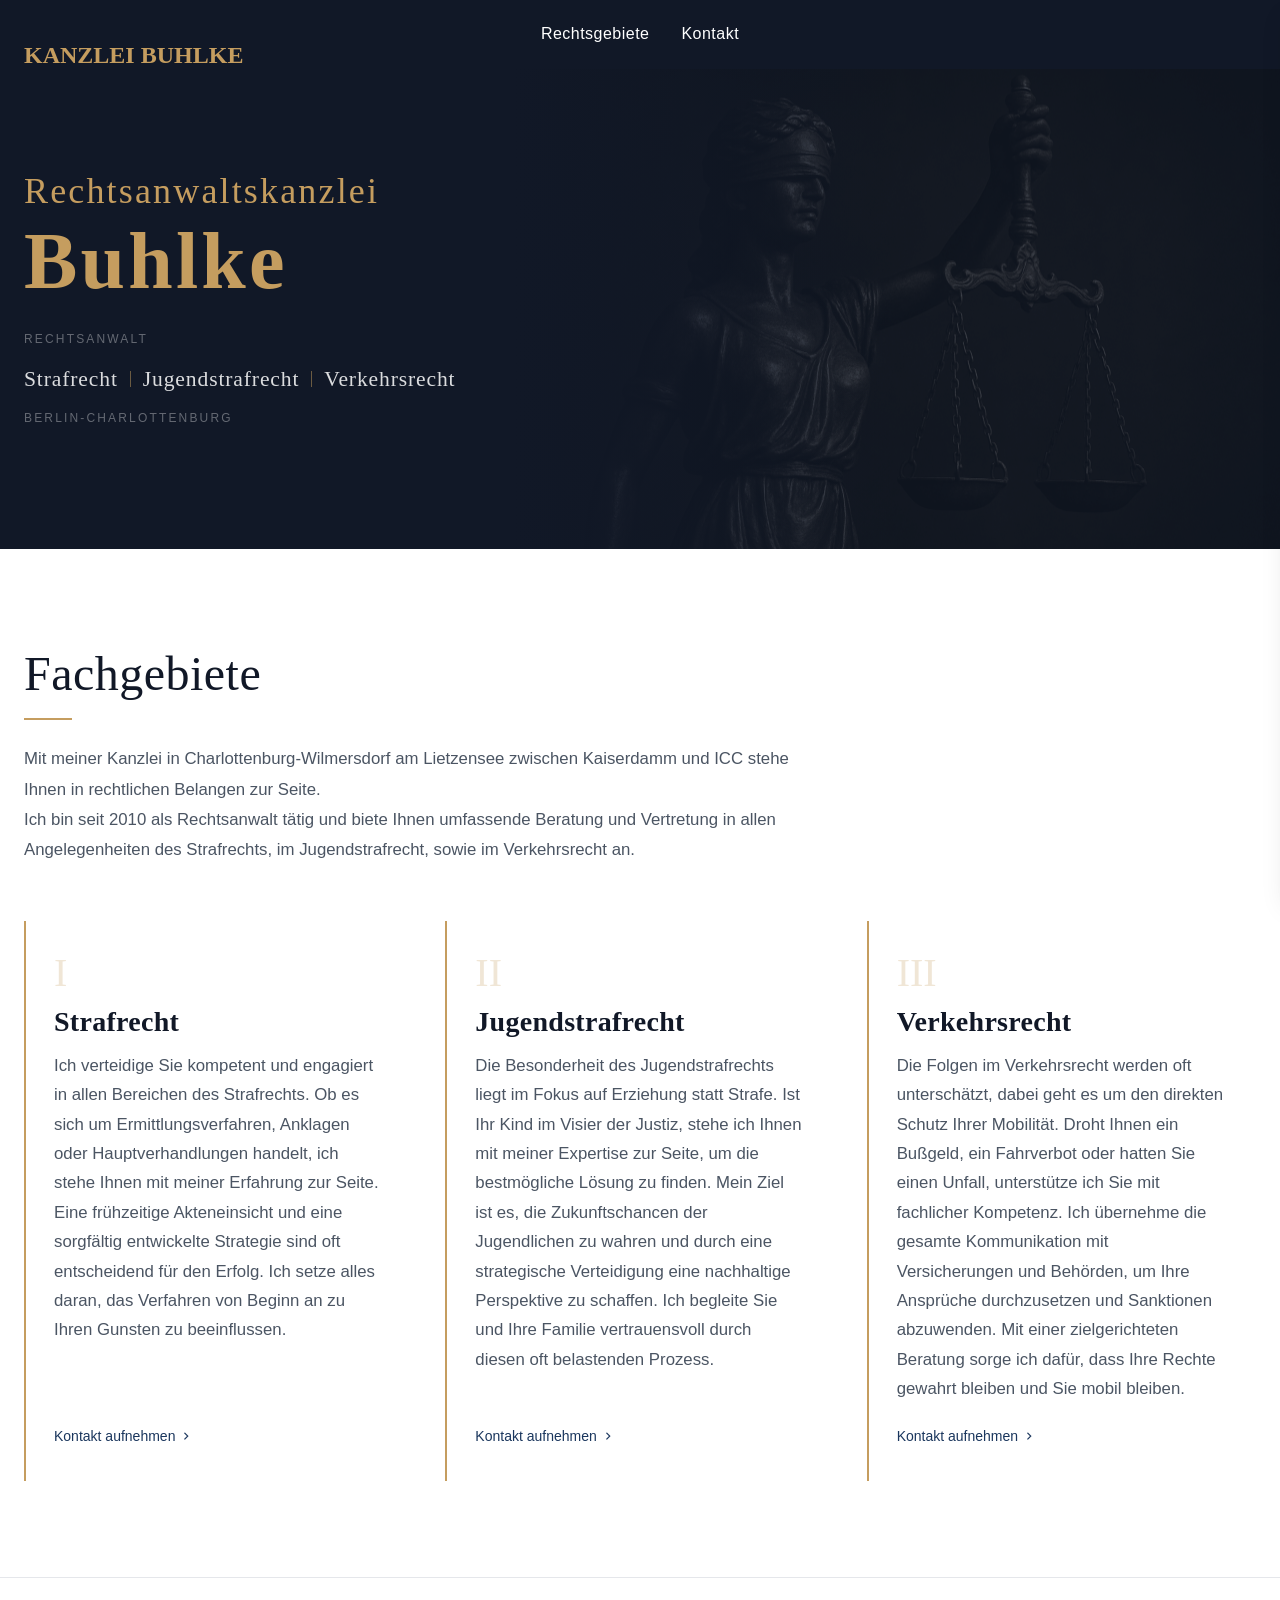
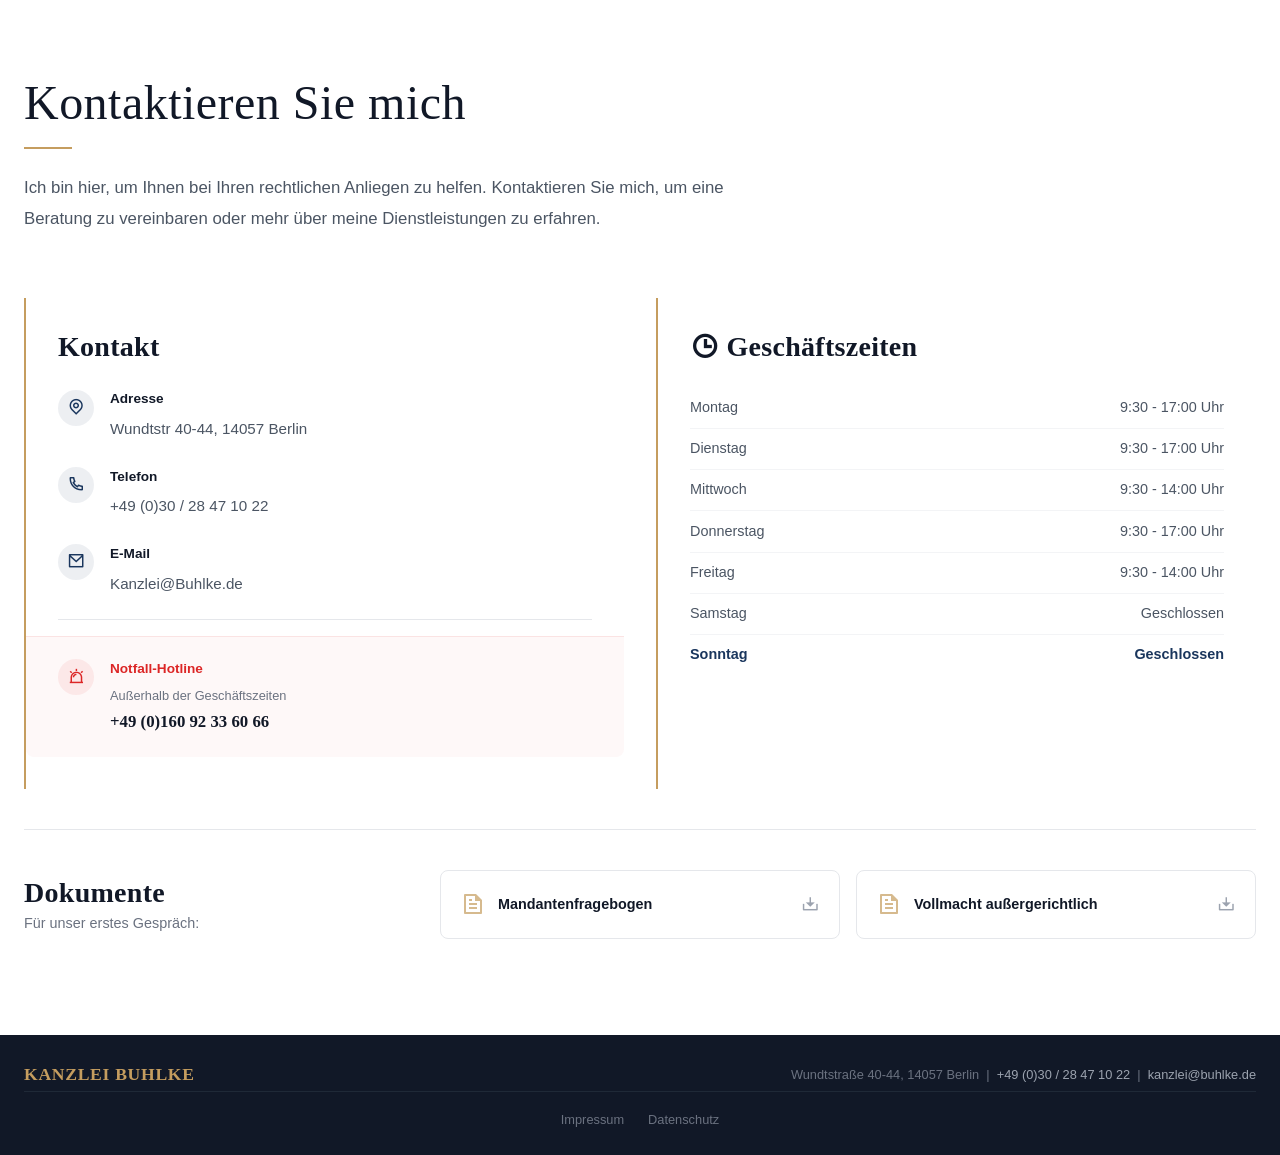
==== commit 3997a786: "refactor: Kontakt-Header linksbuendig wie Fachgebiete text-center und zentrierende Inline-Styles ent" ====
--- a/index.html
+++ b/index.html
@@ -94,10 +94,10 @@
     <!-- KONTAKT -->
     <section id="contact" class="reveal" style="padding-top: var(--section-padding); padding-bottom: var(--section-padding); background-color: var(--color-white); border-top: 1px solid var(--color-gray-200);">
         <div class="container">
-            <div class="section-header text-center" style="margin-bottom: 4rem;">
+            <div class="section-header" style="margin-bottom: 4rem;">
                 <h2 class="section-title">Kontaktieren Sie mich</h2>
-                <div class="accent-line" style="margin: 0 auto 1.5rem auto;"></div>
-                <p class="section-subtitle" style="max-width: 42rem; margin: 0 auto;">Ich bin hier, um Ihnen bei Ihren rechtlichen Anliegen zu helfen.
+                <div class="accent-line"></div>
+                <p class="section-subtitle">Ich bin hier, um Ihnen bei Ihren rechtlichen Anliegen zu helfen.
                     Kontaktieren Sie mich, um eine Beratung zu vereinbaren oder mehr über meine Dienstleistungen zu erfahren.</p>
             </div>
 
--- a/assets/css/style.css
+++ b/assets/css/style.css
@@ -243,14 +243,13 @@
 .hero-section::after {
     content: '';
     position: absolute;
-    top: 0; right: 0; bottom: 0;
-    width: 60%;
+    top: 0; bottom: 0;
+    left: 40%;
+    width: 30%;
     background: linear-gradient(
         to right,
         var(--color-gray-900) 0%,
-        rgba(17, 24, 39, 0.85) 30%,
-        rgba(17, 24, 39, 0.5) 60%,
-        rgba(17, 24, 39, 0.15) 85%,
+        rgba(17, 24, 39, 0.6) 40%,
         transparent 100%
     );
     z-index: 2;
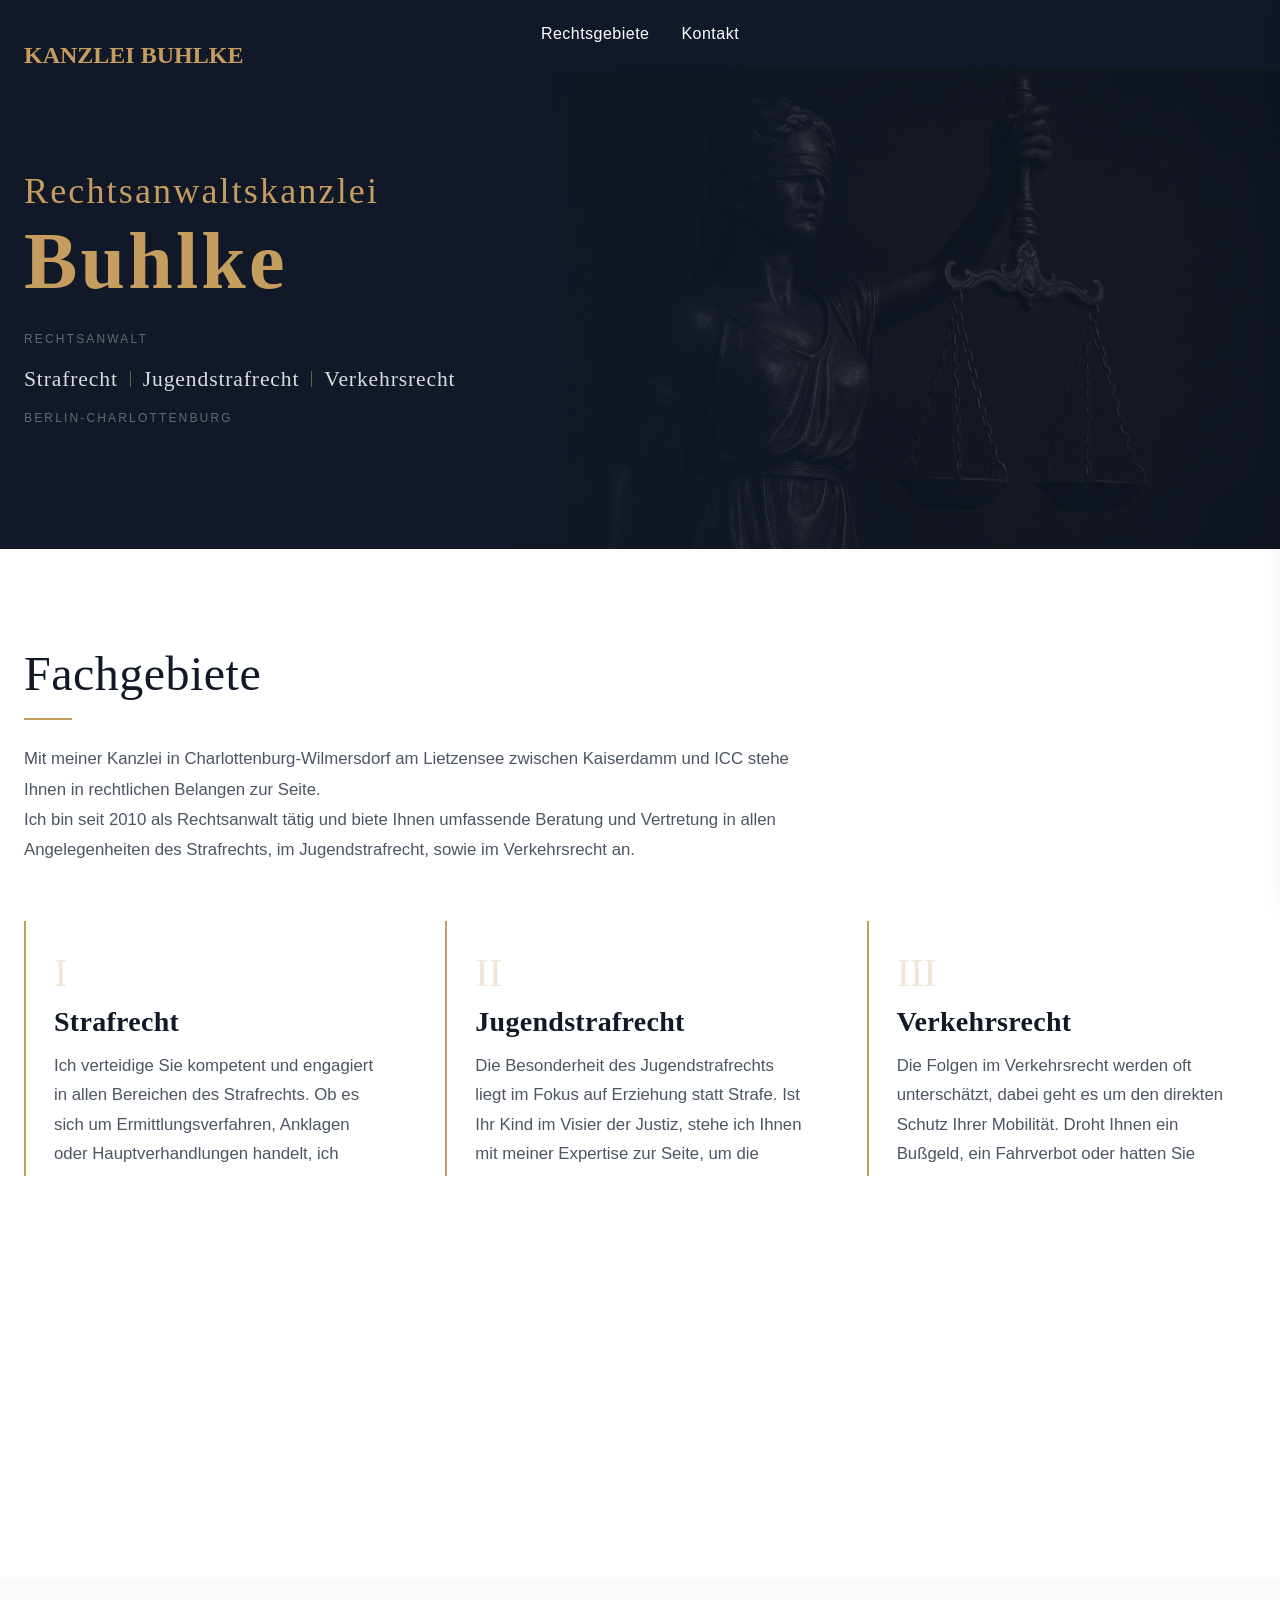
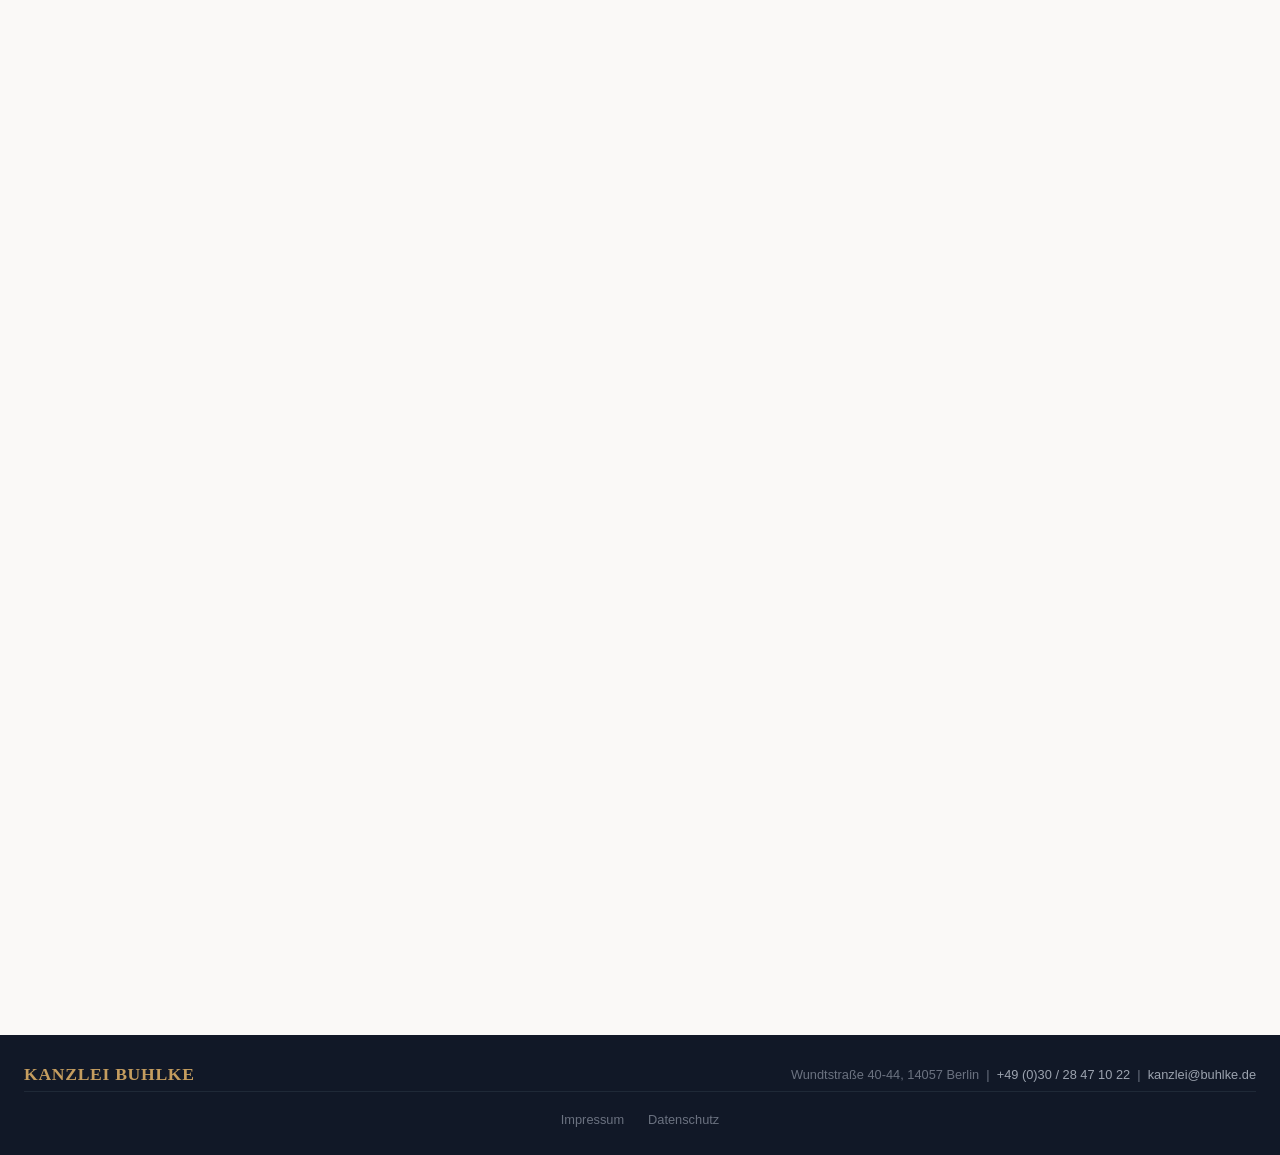
==== commit 966c1449: "feat: Modularisierung mit JS Partials fuer Header, Footer und Mobile-Menu - Header, Footer, Mobile-M" ====
--- a/index.html
+++ b/index.html
@@ -15,19 +15,8 @@
     <link rel="stylesheet" href="./assets/css/style.css">
 </head>
 
-<body class="bg-cream" id="top">
-    <header class="sticky top-0 z-50" id="header">
-        <div class="container flex justify-between items-center" id="headerContainer">
-            <a href="#top" class="logo-link">KANZLEI BUHLKE</a>
-            <nav class="hidden md:flex space-x-8">
-                <a href="#practice-areas">Rechtsgebiete</a>
-                <a href="#contact">Kontakt</a>
-            </nav>
-            <div class="md:hidden flex items-center justify-center cursor-pointer" style="width:2.5rem;height:2.5rem;" id="mobileMenuButton">
-                <i class="ri-menu-line" style="font-size:1.5rem;color:var(--color-white);"></i>
-            </div>
-        </div>
-    </header>
+<body class="bg-cream">
+    <div data-partial="header" style="min-height:60px;background-color:var(--color-gray-900);"></div>
 
     <!-- HERO -->
     <section class="hero-section reveal">
@@ -175,127 +164,10 @@
         </div>
     </section>
 
-    <footer>
-        <div class="container">
-            <div class="footer-top">
-                <a href="#top" class="footer-brand">KANZLEI BUHLKE</a>
-                <div class="footer-contact">
-                    Wundtstraße 40-44, 14057 Berlin &nbsp;|&nbsp;
-                    <a href="tel:+493028471022">+49 (0)30 / 28 47 10 22</a> &nbsp;|&nbsp;
-                    <a href="mailto:kanzlei@buhlke.de">kanzlei@buhlke.de</a>
-                </div>
-            </div>
-            <div class="footer-bottom">
-                <div class="legal-links">
-                    <a href="impressum.html">Impressum</a>
-                    <a href="datenschutz.html">Datenschutz</a>
-                </div>
-            </div>
-        </div>
-    </footer>
+    <div data-partial="footer"></div>
 
-    <div id="mobileNavOverlay" class="hidden" aria-hidden="true"></div>
-    <div id="mobileMenu" role="dialog" aria-modal="true" aria-labelledby="mobileMenuTitle">
-        <div class="close-button-container">
-            <h2 id="mobileMenuTitle" class="sr-only">Menü</h2>
-            <button id="mobileMenuClose" aria-label="Menü schließen">
-                <i class="ri-close-line"></i>
-            </button>
-        </div>
-        <nav>
-            <a href="#practice-areas" class="mobile-link">Rechtsgebiete</a>
-            <a href="#contact" class="mobile-link">Kontakt</a>
-        </nav>
-    </div>
+    <div data-partial="mobile-menu"></div>
 
-    <script>
-        document.addEventListener('DOMContentLoaded', function () {
-            const mobileMenuButton = document.getElementById('mobileMenuButton');
-            const mobileNavOverlay = document.getElementById('mobileNavOverlay');
-            const mobileMenu = document.getElementById('mobileMenu');
-            const mobileMenuClose = document.getElementById('mobileMenuClose');
-            const mobileLinks = mobileMenu.querySelectorAll('.mobile-link');
-            const header = document.getElementById('header');
-            const googleMapsLink = document.getElementById('googleMapsLink');
-
-            function toggleMobileMenu() {
-                const isActive = mobileMenu.classList.contains('active');
-                mobileNavOverlay.classList.toggle('active');
-                mobileMenu.classList.toggle('active');
-                mobileNavOverlay.setAttribute('aria-hidden', String(isActive));
-                document.body.style.overflow = !isActive ? 'hidden' : '';
-                if (!isActive) mobileMenuClose?.focus();
-                else mobileMenuButton?.focus();
-            }
-
-            if (mobileMenuButton) mobileMenuButton.addEventListener('click', toggleMobileMenu);
-            if (mobileNavOverlay) mobileNavOverlay.addEventListener('click', toggleMobileMenu);
-            if (mobileMenuClose) mobileMenuClose.addEventListener('click', toggleMobileMenu);
-
-            mobileLinks.forEach(link => {
-                link.addEventListener('click', (e) => {
-                    e.preventDefault();
-                    if (mobileMenu.classList.contains('active')) toggleMobileMenu();
-                    const targetId = link.getAttribute('href');
-                    setTimeout(() => scrollToTarget(targetId), 300);
-                });
-            });
-
-            document.addEventListener('keydown', (e) => {
-                if (e.key === 'Escape' && mobileMenu.classList.contains('active')) toggleMobileMenu();
-            });
-
-            if (header) {
-                window.addEventListener('scroll', () => {
-                    header.classList.toggle('scrolled', window.pageYOffset > 50);
-                }, { passive: true });
-            }
-
-            function scrollToTarget(targetId) {
-                const el = document.querySelector(targetId);
-                if (el) {
-                    const offset = header ? header.offsetHeight : 0;
-                    window.scrollTo({ top: el.getBoundingClientRect().top + window.pageYOffset - offset, behavior: 'smooth' });
-                }
-            }
-
-            document.querySelectorAll('a[href^="#"]:not(.mobile-link)').forEach(anchor => {
-                anchor.addEventListener('click', function (e) {
-                    const href = this.getAttribute('href');
-                    if (href && href !== '#') { e.preventDefault(); scrollToTarget(href); }
-                });
-            });
-
-            if (googleMapsLink) {
-                googleMapsLink.addEventListener('click', function (e) {
-                    e.preventDefault();
-                    const url = this.getAttribute('data-url');
-                    if (url && confirm("Möchten Sie zu Google Maps weitergeleitet werden?")) {
-                        window.open(url, '_blank', 'noopener,noreferrer');
-                    }
-                });
-            }
-
-            // Aktuellen Tag hervorheben
-            try {
-                const today = new Date().getDay();
-                const item = document.querySelector(`.business-hours-list li[data-day="${today}"]`);
-                if (item) item.classList.add('current-day');
-            } catch (e) {}
-
-            // Scroll-Animationen
-            if (!window.matchMedia('(prefers-reduced-motion: reduce)').matches) {
-                const observer = new IntersectionObserver((entries) => {
-                    entries.forEach(entry => {
-                        if (entry.isIntersecting) { entry.target.classList.add('visible'); observer.unobserve(entry.target); }
-                    });
-                }, { threshold: 0.1 });
-                document.querySelectorAll('.reveal').forEach(el => observer.observe(el));
-            } else {
-                document.querySelectorAll('.reveal').forEach(el => el.style.opacity = '1');
-            }
-        });
-    </script>
-
+    <script src="./assets/js/main.js"></script>
 </body>
 </html>
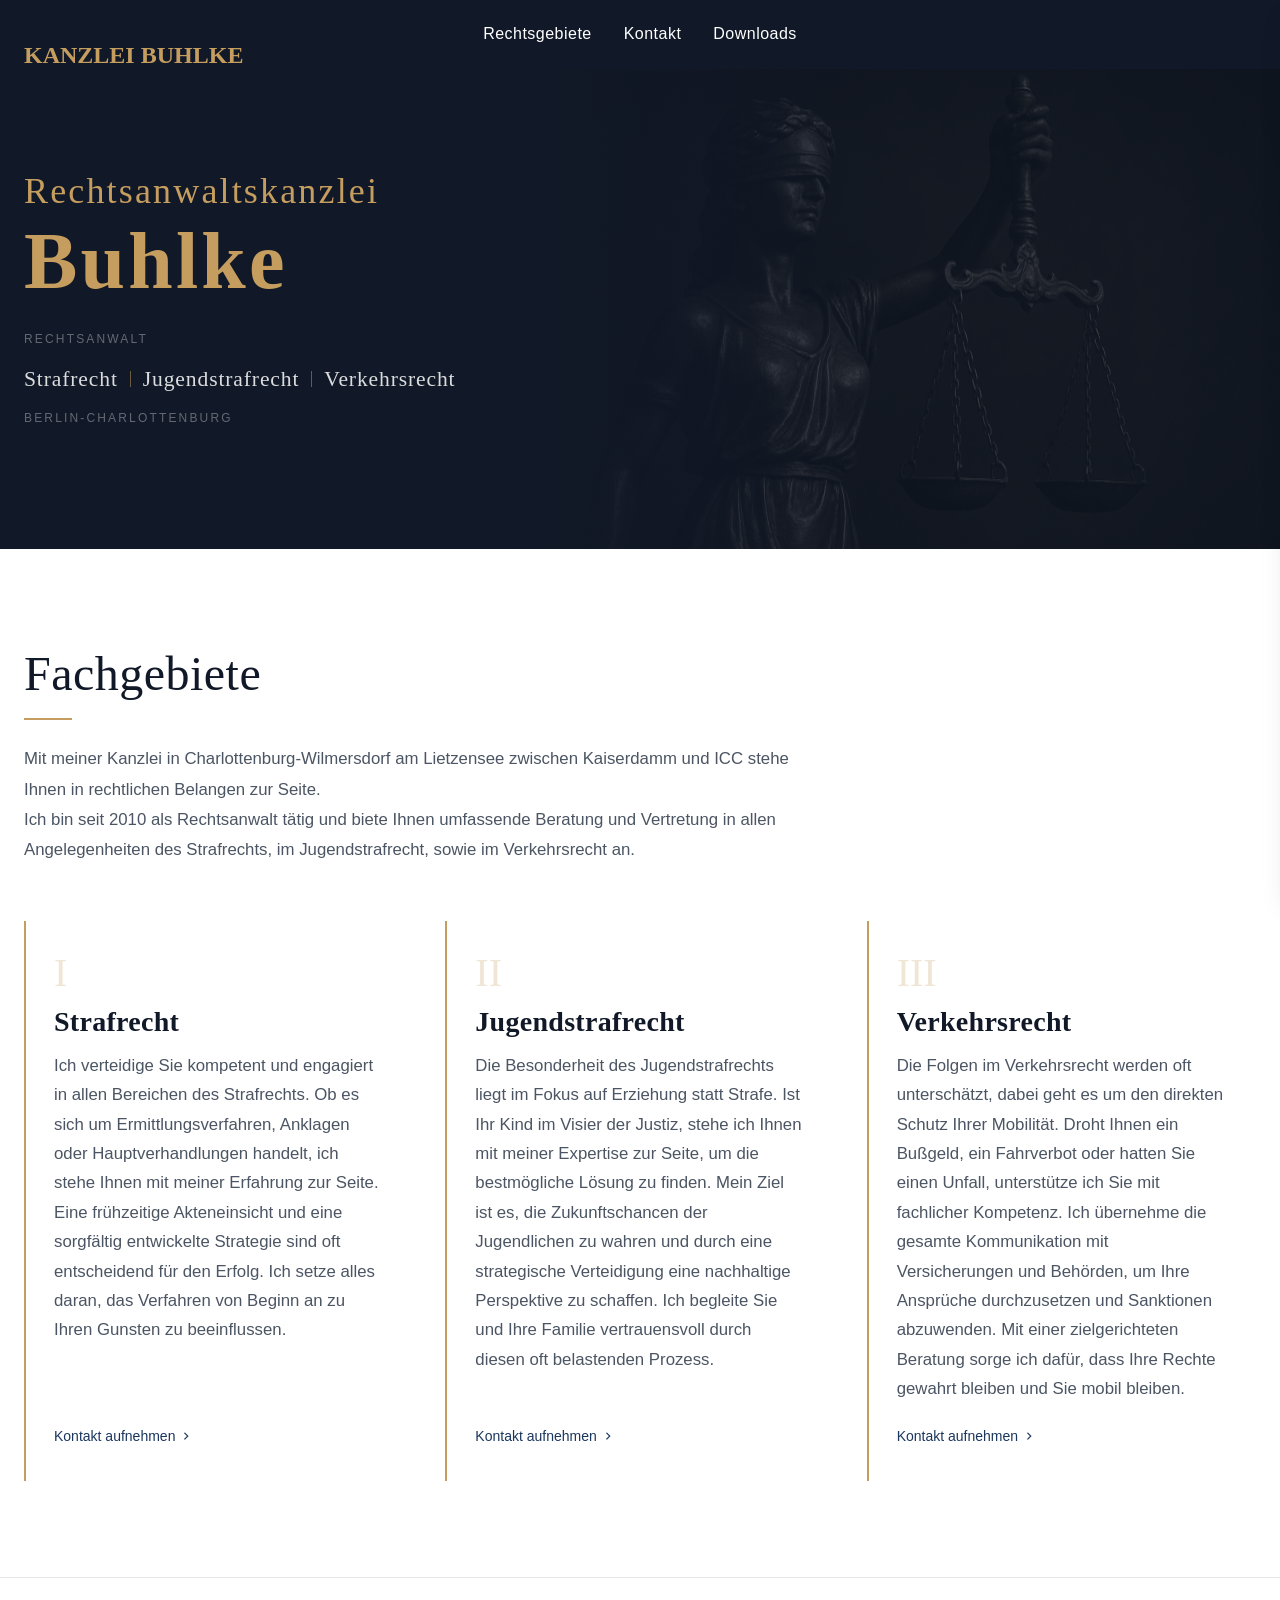
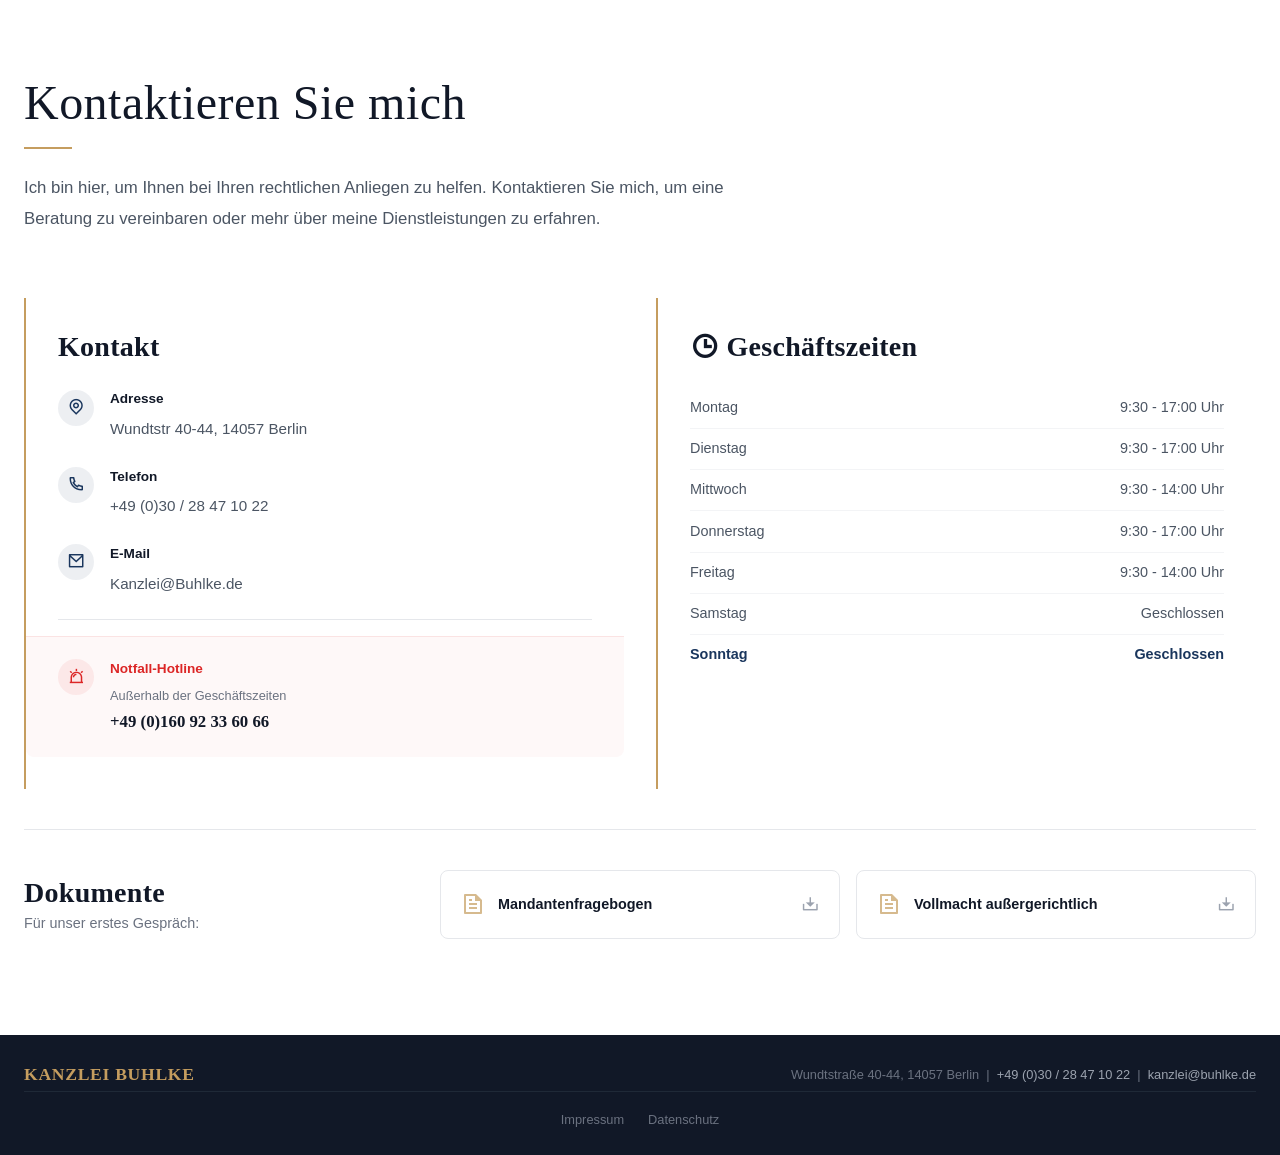
==== commit 708d44cf: "feat: Downloads-Link in Desktop- und Mobile-Navigation - Downloads-Anker (#downloads) zur downloads-" ====
--- a/index.html
+++ b/index.html
@@ -144,7 +144,7 @@
                 </div>
 
                 <!-- Zeile 2: Downloads als 3-Spalten-Grid -->
-                <div class="downloads-row">
+                <div class="downloads-row" id="downloads">
                     <div class="downloads-info">
                         <h3>Dokumente</h3>
                         <p>Für unser erstes Gespräch:</p>
--- a/assets/css/style.css
+++ b/assets/css/style.css
@@ -749,36 +749,36 @@
     background-color: var(--color-surface);
     border-radius: var(--radius-md);
     box-shadow: var(--shadow-sm);
-    padding: 2rem 3rem;
+    padding: 1.5rem 2rem;
 }
 
 .main-content h1 {
     font-family: var(--font-serif);
     font-weight: 700;
     font-size: 2.5rem;
-    margin-bottom: 2rem;
+    margin-bottom: 1.5rem;
     color: var(--color-primary);
 }
 
 .main-content h2 {
-    font-weight: 700;
-    font-size: 1.875rem;
-    margin-top: 2.5rem;
-    margin-bottom: 1rem;
+    font-weight: 600;
+    font-size: 1.25rem;
+    margin-top: 2rem;
+    margin-bottom: 0.75rem;
     color: var(--color-primary);
 }
 
 .main-content h3 {
-    font-weight: 700;
-    font-size: 1.5rem;
+    font-weight: 600;
+    font-size: 1.1rem;
     margin-top: 2rem;
     margin-bottom: 1rem;
     color: var(--color-primary);
 }
 
 @media (min-width: 768px) {
-    .main-content h2 { font-size: 2.25rem; }
-    .main-content h3 { font-size: 1.875rem; }
+    .main-content h2 { font-size: 1.375rem; }
+    .main-content h3 { font-size: 1.2rem; }
 }
 
 .main-content p,
@@ -842,10 +842,68 @@
     text-decoration: underline;
 }
 
+/* --- LEGAL PAGES: Strukturierte Abschnitte --- */
+.legal-section {
+    margin-top: 1.25rem;
+    padding-top: 1rem;
+    border-top: 1px solid var(--color-gray-200);
+}
+
+.legal-section:first-of-type {
+    margin-top: 1rem;
+    padding-top: 0;
+    border-top: none;
+}
+
+.legal-card {
+    border-left: 2px solid var(--color-secondary);
+    padding: 1rem 1.25rem;
+    background-color: var(--color-gray-50);
+    border-radius: 0 var(--radius-md) var(--radius-md) 0;
+    margin-bottom: 1rem;
+}
+
+.legal-card-title {
+    font-family: var(--font-serif);
+    font-weight: 700;
+    font-size: 0.95rem;
+    color: var(--color-gray-900);
+    letter-spacing: 0.02em;
+    margin-bottom: 0.5rem;
+}
+
+.legal-card address {
+    font-style: normal;
+    line-height: 1.7;
+    color: var(--color-gray-700);
+}
+
+.legal-card address span {
+    display: block;
+}
+
+.legal-card .label {
+    color: var(--color-gray-500);
+    font-size: 0.85rem;
+}
+
+.legal-card .value {
+    color: var(--color-gray-900);
+    font-weight: 500;
+}
+
+.legal-note {
+    font-size: 0.95rem;
+    color: var(--color-gray-600);
+    line-height: 1.7;
+    margin-bottom: 0.75rem;
+}
+
 /* --- RESPONSIVE --- */
 @media (max-width: 767px) {
     body { scroll-padding-top: 70px; }
     .main-content { padding: 1.5rem; }
+    .legal-card { padding: 1.25rem; }
 }
 
 /* --- SCROLL ANIMATIONEN --- */
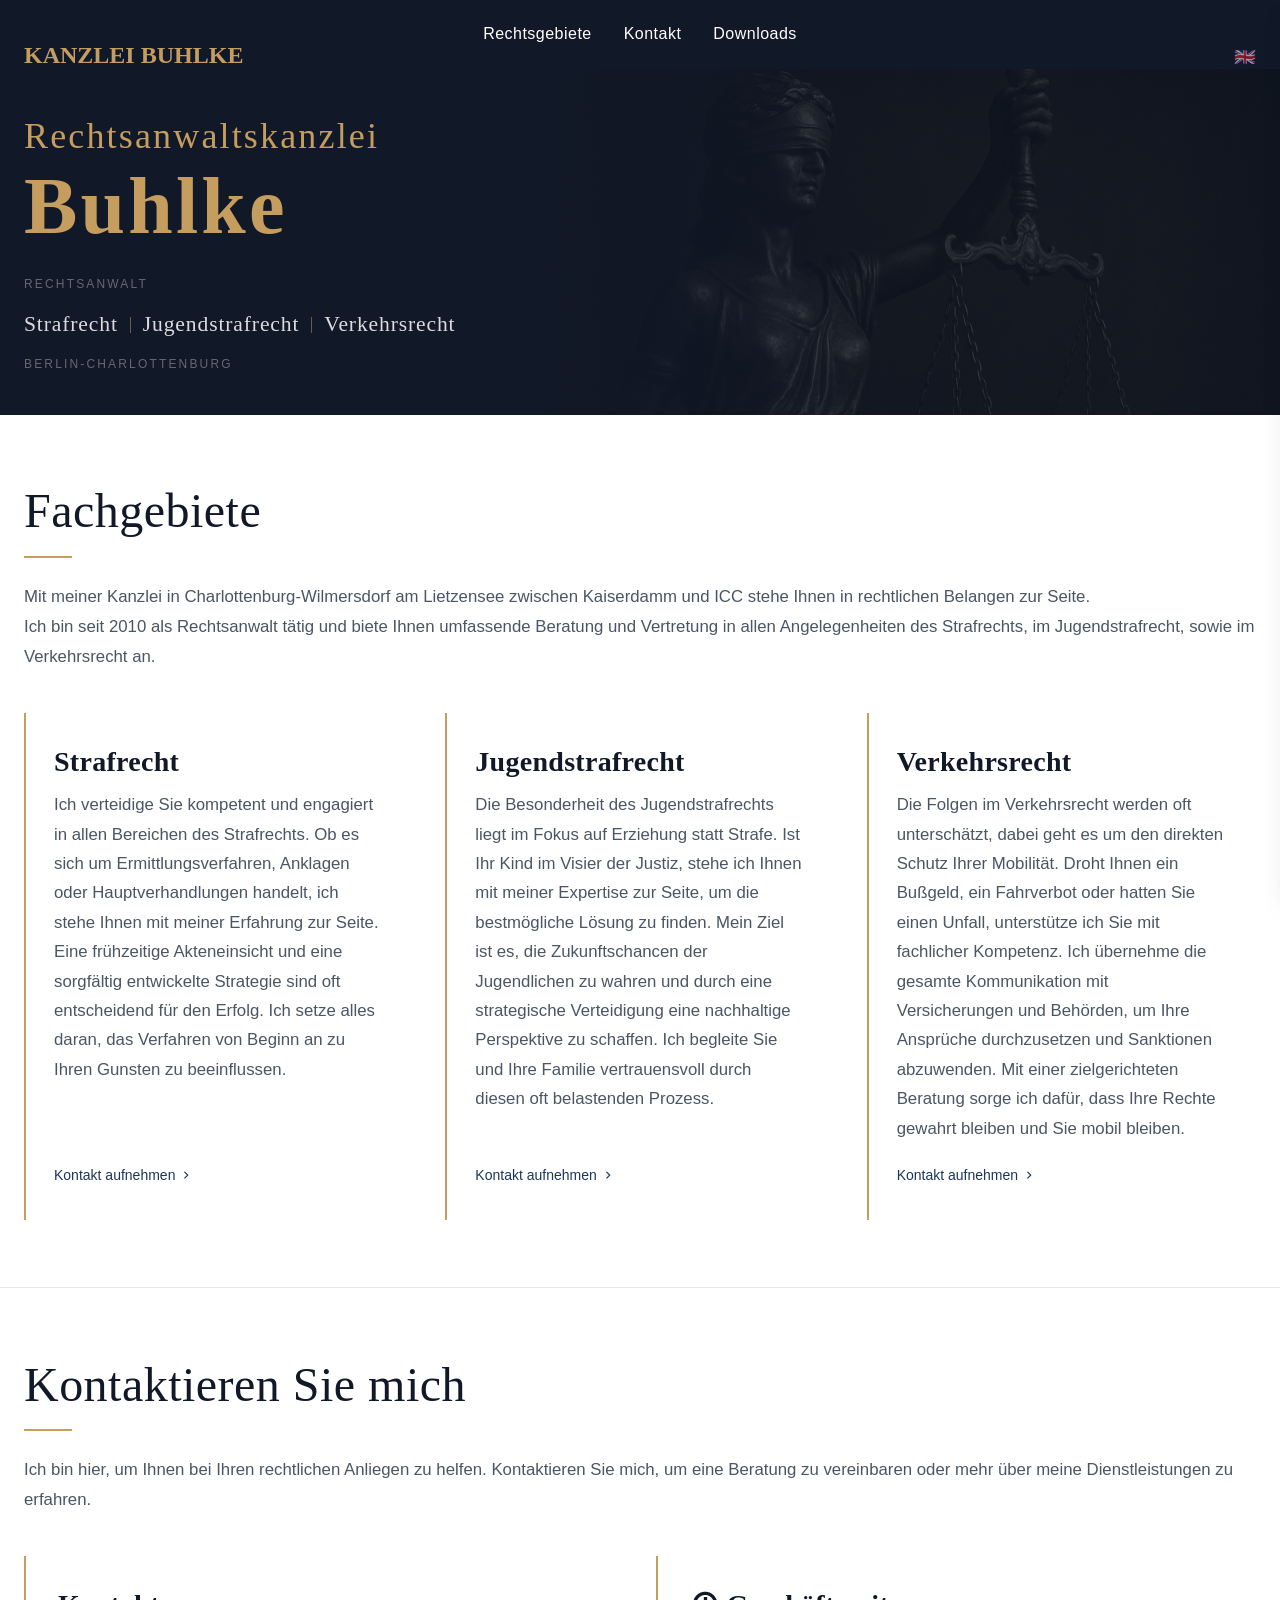
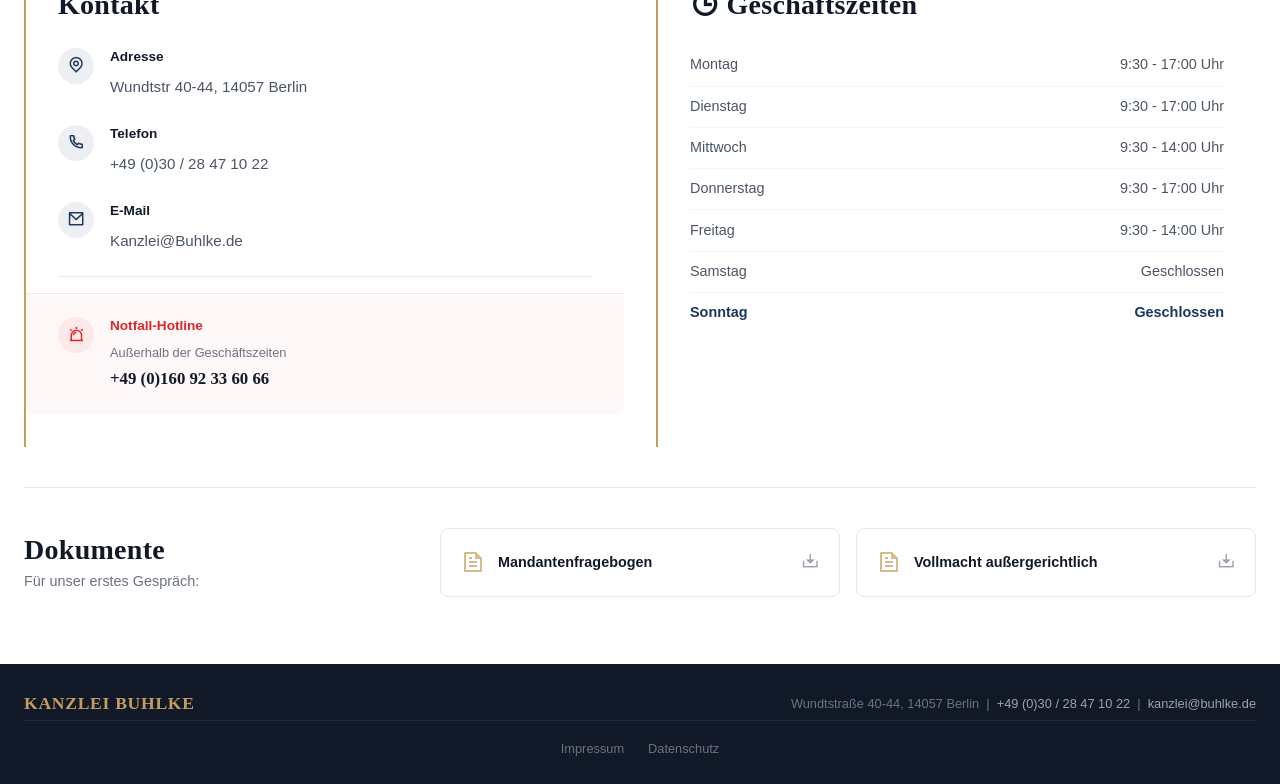
==== commit 79949b5b: "perf: Section-Header Margin reduziert, practice-numeral entfernt, section-subtitle volle Breite - se" ====
--- a/index.html
+++ b/index.html
@@ -45,7 +45,7 @@
     <!-- FACHGEBIETE -->
     <section id="practice-areas" class="reveal" style="padding-top: var(--section-padding); padding-bottom: var(--section-padding); background-color: var(--color-white);">
         <div class="container">
-            <div class="section-header" style="margin-bottom: 3.5rem;">
+            <div class="section-header" style="margin-bottom: 2.5rem;">
                 <h2 class="section-title">Fachgebiete</h2>
                 <div class="accent-line"></div>
                 <p class="section-subtitle">Mit meiner Kanzlei in Charlottenburg-Wilmersdorf am Lietzensee zwischen Kaiserdamm und ICC stehe Ihnen in rechtlichen Belangen zur Seite.</p>
@@ -54,7 +54,6 @@
 
             <div class="practice-grid">
                 <article class="practice-card reveal">
-                    <span class="practice-numeral">I</span>
                     <h3>Strafrecht</h3>
                     <p>Ich verteidige Sie kompetent und engagiert in allen Bereichen des Strafrechts. Ob es sich um Ermittlungsverfahren,
                         Anklagen oder Hauptverhandlungen handelt, ich stehe Ihnen mit meiner Erfahrung zur Seite. Eine frühzeitige Akteneinsicht
@@ -64,14 +63,12 @@
                 </article>
 
                 <article class="practice-card reveal">
-                    <span class="practice-numeral">II</span>
                     <h3>Jugendstrafrecht</h3>
                     <p>Die Besonderheit des Jugendstrafrechts liegt im Fokus auf Erziehung statt Strafe. Ist Ihr Kind im Visier der Justiz, stehe ich Ihnen mit meiner Expertise zur Seite, um die bestmögliche Lösung zu finden. Mein Ziel ist es, die Zukunftschancen der Jugendlichen zu wahren und durch eine strategische Verteidigung eine nachhaltige Perspektive zu schaffen. Ich begleite Sie und Ihre Familie vertrauensvoll durch diesen oft belastenden Prozess.</p>
                     <a href="#contact" class="practice-card-link">Kontakt aufnehmen <i class="ri-arrow-right-s-line"></i></a>
                 </article>
 
                 <article class="practice-card reveal">
-                    <span class="practice-numeral">III</span>
                     <h3>Verkehrsrecht</h3>
                     <p>Die Folgen im Verkehrsrecht werden oft unterschätzt, dabei geht es um den direkten Schutz Ihrer Mobilität. Droht Ihnen ein Bußgeld, ein Fahrverbot oder hatten Sie einen Unfall, unterstütze ich Sie mit fachlicher Kompetenz. Ich übernehme die gesamte Kommunikation mit Versicherungen und Behörden, um Ihre Ansprüche durchzusetzen und Sanktionen abzuwenden. Mit einer zielgerichteten Beratung sorge ich dafür, dass Ihre Rechte gewahrt bleiben und Sie mobil bleiben.</p>
                     <a href="#contact" class="practice-card-link">Kontakt aufnehmen <i class="ri-arrow-right-s-line"></i></a>
@@ -83,7 +80,7 @@
     <!-- KONTAKT -->
     <section id="contact" class="reveal" style="padding-top: var(--section-padding); padding-bottom: var(--section-padding); background-color: var(--color-white); border-top: 1px solid var(--color-gray-200);">
         <div class="container">
-            <div class="section-header" style="margin-bottom: 4rem;">
+            <div class="section-header" style="margin-bottom: 2.5rem;">
                 <h2 class="section-title">Kontaktieren Sie mich</h2>
                 <div class="accent-line"></div>
                 <p class="section-subtitle">Ich bin hier, um Ihnen bei Ihren rechtlichen Anliegen zu helfen.
--- a/assets/css/style.css
+++ b/assets/css/style.css
@@ -43,7 +43,7 @@
     --color-black: #000000;
     --color-red-600: #dc2626;
     --color-green-600: #16a34a;
-    --section-padding: 6rem;
+    --section-padding: 4.2rem;
     --container-max: 1280px;
     --radius-md: 8px;
     --radius-lg: 12px;
@@ -151,7 +151,6 @@
 
 .section-subtitle {
     color: var(--color-gray-600);
-    max-width: 48rem;
     line-height: var(--line-height-body);
 }
 
@@ -222,7 +221,7 @@
 .hero-section {
     background-color: var(--color-gray-900);
     position: relative;
-    min-height: 480px;
+    min-height: 320px;
     display: flex;
     align-items: center;
     overflow: hidden;
@@ -262,8 +261,8 @@
 
 .hero-content {
     max-width: 36rem;
-    padding-top: 4rem;
-    padding-bottom: 5rem;
+    padding-top: 3rem;
+    padding-bottom: 2.5rem;
 }
 
 .hero-title {
@@ -403,15 +402,6 @@
     border-color: var(--color-primary);
 }
 
-.practice-numeral {
-    font-family: var(--font-serif);
-    font-size: 2.5rem;
-    color: var(--color-secondary);
-    opacity: 0.25;
-    line-height: 1;
-    margin-bottom: 0.75rem;
-    display: block;
-}
 
 .practice-card h3 {
     font-weight: 700;
@@ -920,3 +910,48 @@
     .reveal.visible { animation: none; }
     html { scroll-behavior: auto; }
 }
+
+/* --- LANGUAGE FLAG --- */
+.lang-flag {
+    position: absolute;
+    bottom: 0.15rem;
+    right: 1.5rem;
+    font-size: 1.1rem;
+    line-height: 1;
+    text-decoration: none;
+    opacity: 0.6;
+    transition: opacity 200ms ease-in-out;
+}
+
+.lang-flag:hover {
+    opacity: 1;
+    text-decoration: none;
+}
+
+@media (max-width: 767px) {
+    .lang-flag {
+        bottom: 0.25rem;
+        right: 3.5rem;
+        font-size: 1rem;
+    }
+}
+
+/* Mobile menu language link */
+#mobileMenu .mobile-lang-link {
+    margin-top: 1.5rem;
+    padding-top: 1rem;
+    border-top: 1px solid var(--color-gray-200);
+    color: var(--color-gray-500);
+    display: inline-flex;
+    align-items: center;
+    gap: 0.4rem;
+    font-size: 0.9rem;
+}
+
+#mobileMenu .mobile-lang-link:hover {
+    color: var(--color-primary);
+}
+
+#mobileMenu .mobile-lang-link i {
+    font-size: 1.1rem;
+}
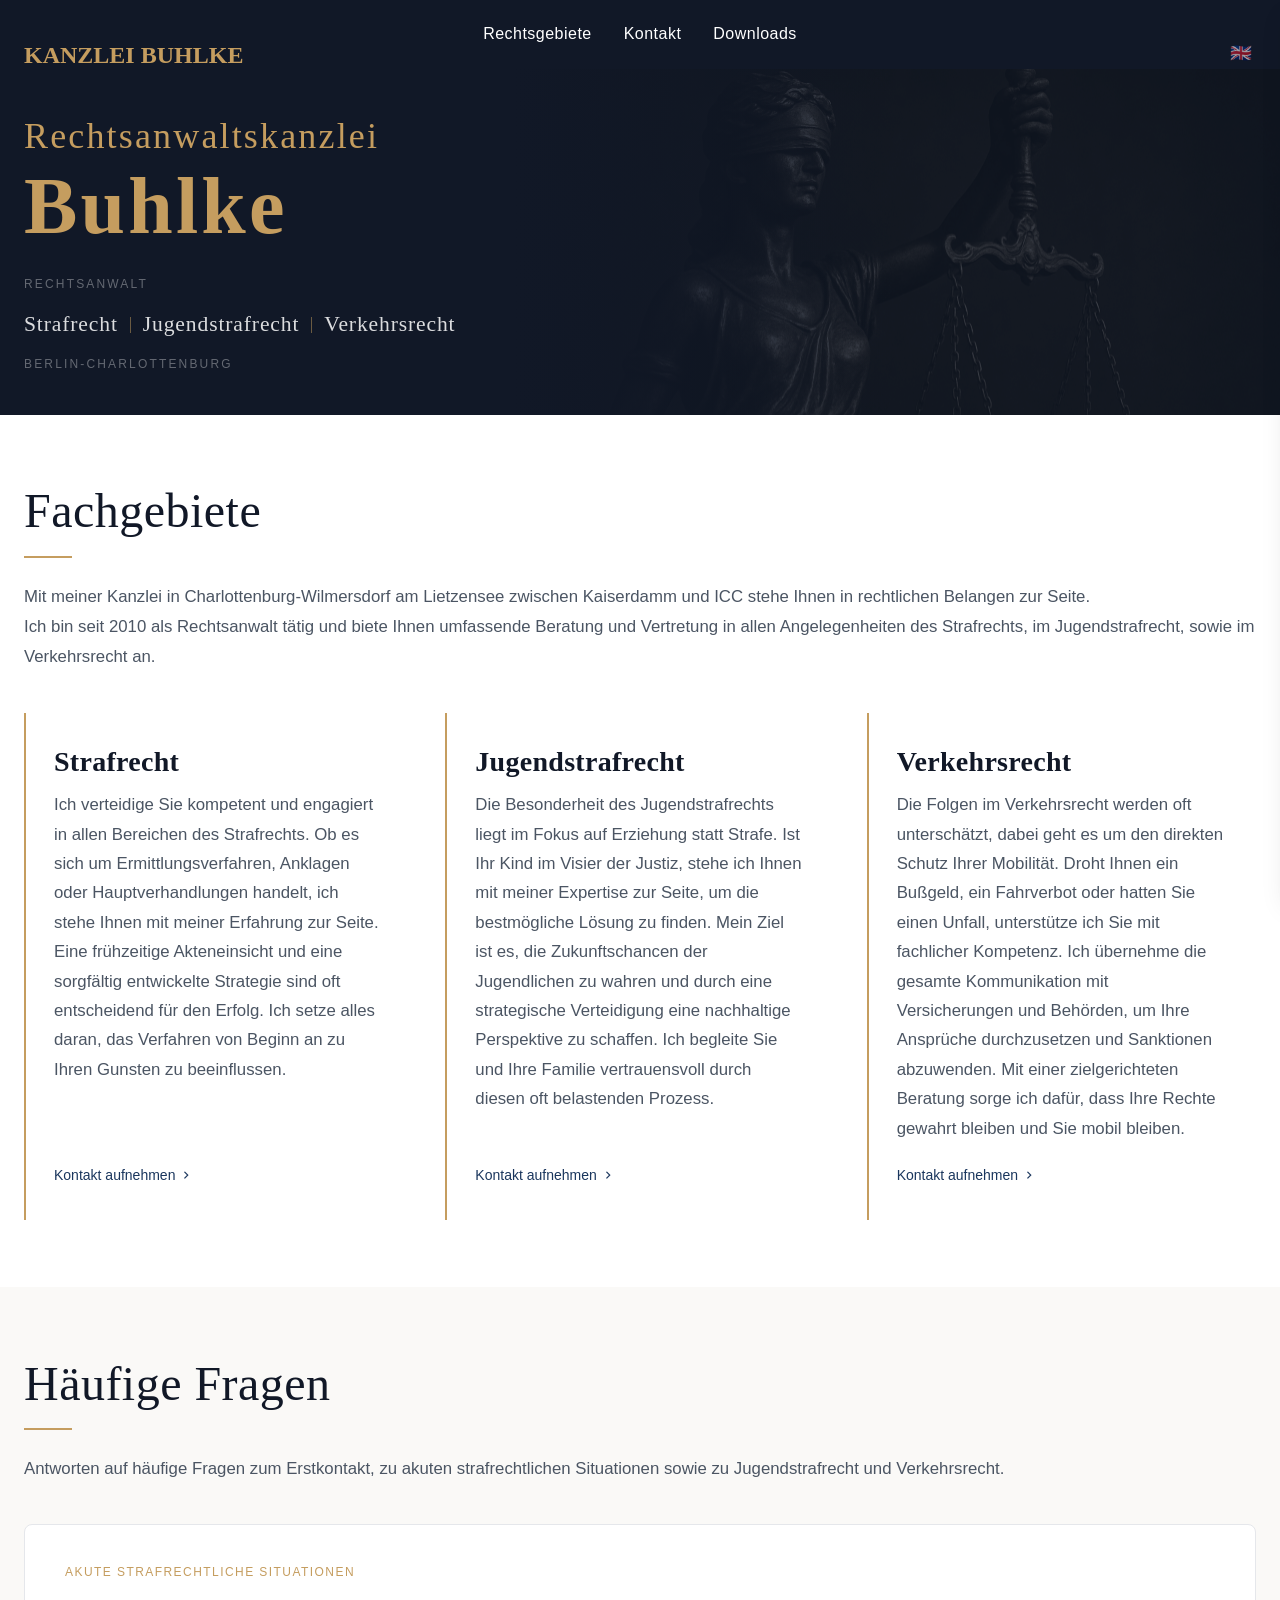
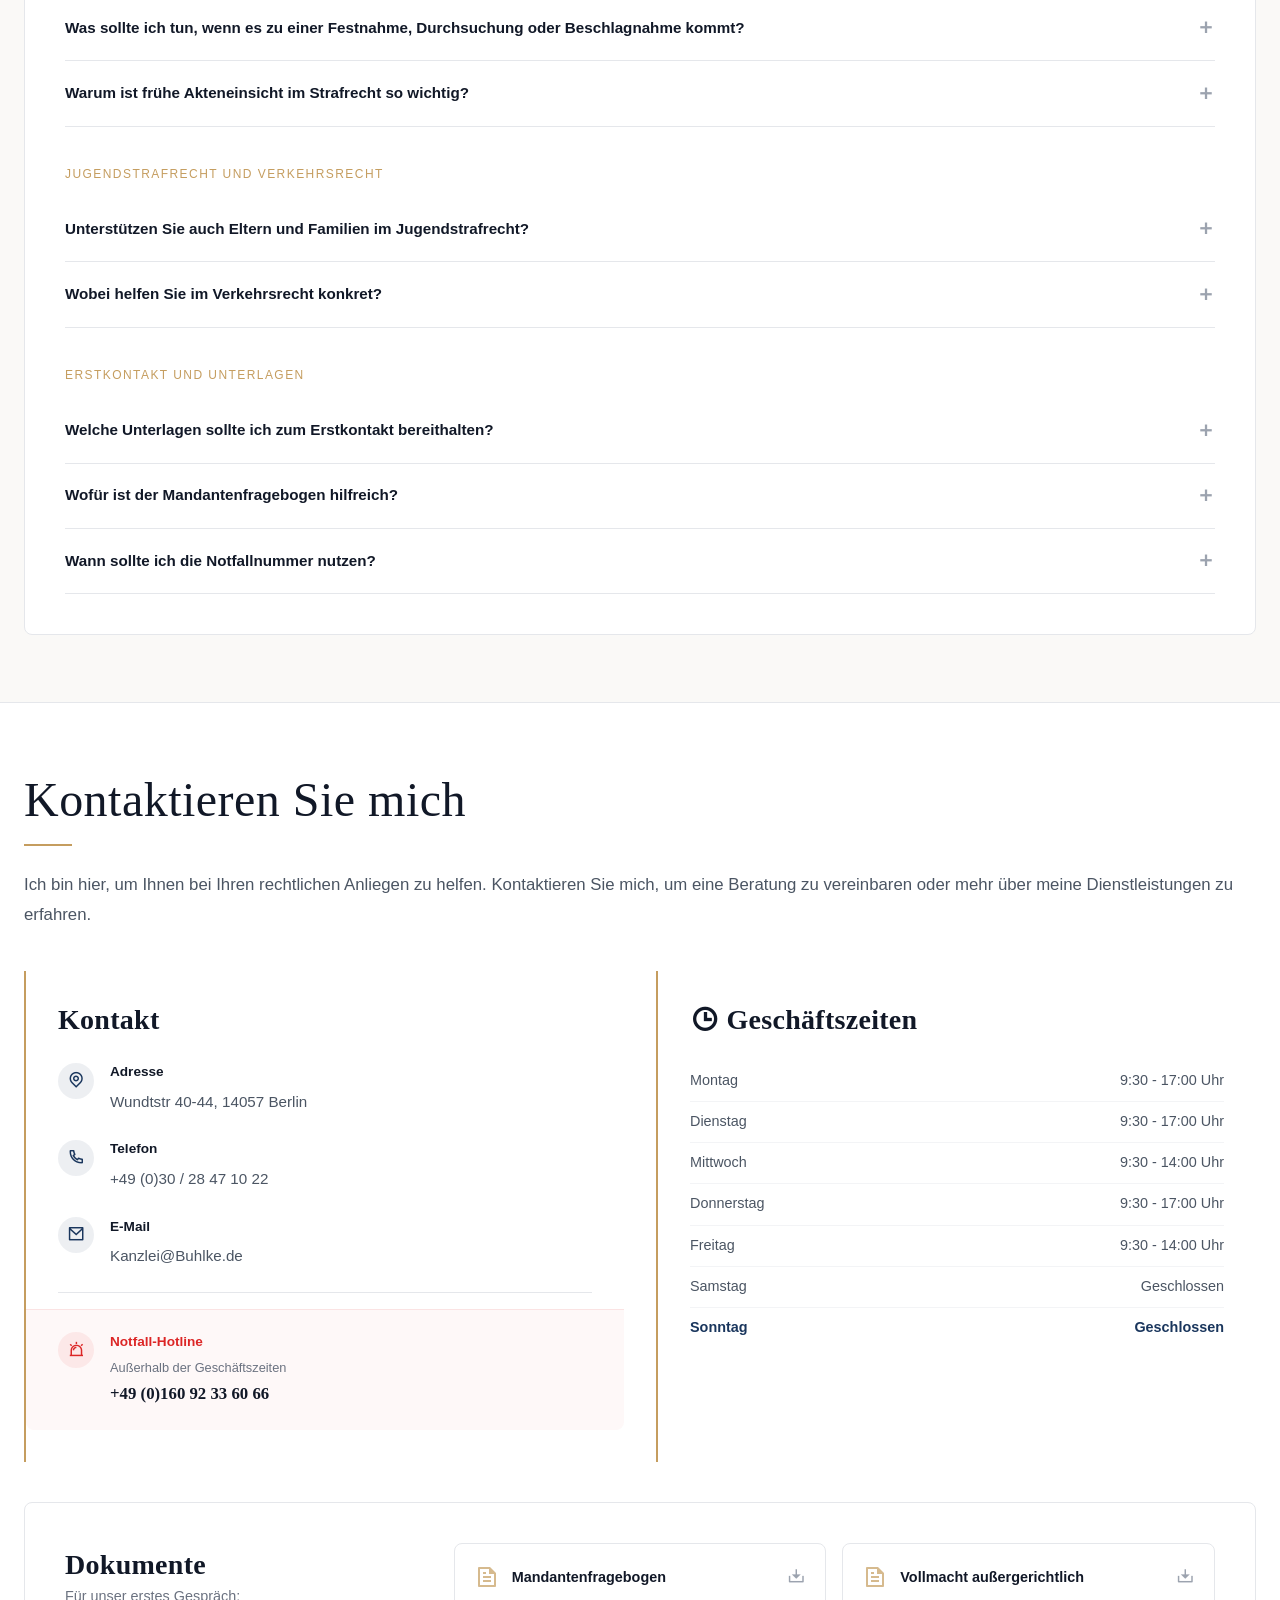
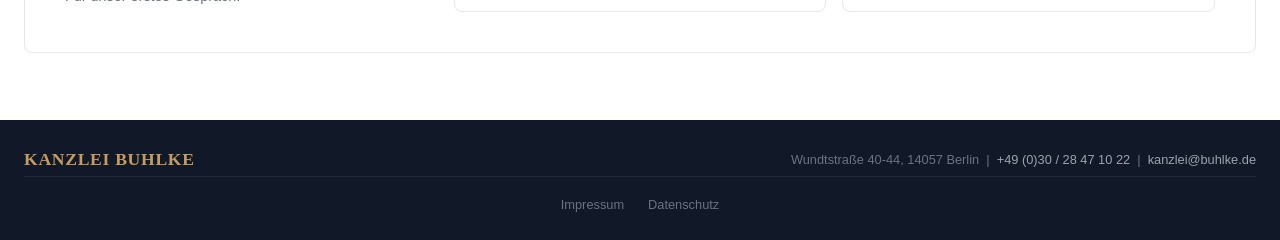
==== commit 3fb72346: "feat: FAQ-Sektion mit nativem Accordion (DE + EN) - 7 FAQ-Items in 3 Gruppen: Akute Situationen, Jug" ====
--- a/index.html
+++ b/index.html
@@ -77,6 +77,122 @@
         </div>
     </section>
 
+    <!-- FAQ -->
+    <section id="faq" class="faq-section reveal">
+        <div class="container">
+            <div class="section-header">
+                <h2 class="section-title">Häufige Fragen</h2>
+                <div class="accent-line"></div>
+                <p class="section-subtitle">Antworten auf häufige Fragen zum Erstkontakt, zu akuten strafrechtlichen Situationen sowie zu Jugendstrafrecht und Verkehrsrecht.</p>
+            </div>
+
+            <div class="card-frame faq-card-frame">
+            <div class="faq-group">
+                <h3 class="faq-group-label">Akute strafrechtliche Situationen</h3>
+
+                <details class="faq-item">
+                    <summary>
+                        <span>Was sollte ich tun, wenn es zu einer Festnahme, Durchsuchung oder Beschlagnahme kommt?</span>
+                        <i class="ri-add-line faq-icon faq-icon-open" aria-hidden="true"></i>
+                        <i class="ri-subtract-line faq-icon faq-icon-close" aria-hidden="true"></i>
+                    </summary>
+                    <div class="faq-answer-wrapper">
+                        <div class="faq-answer-inner">
+                            <p class="faq-answer">In akuten strafrechtlichen Situationen ist schnelles und besonnenes Handeln wichtig. Ich biete dafür eine <a href="tel:+4916092336066">Notfallnummer</a> an, die Sie auch außerhalb der regulären Geschäftszeiten erreichen. Gerade bei Festnahme, Durchsuchung oder Beschlagnahme kann eine frühzeitige anwaltliche Unterstützung entscheidend sein.</p>
+                        </div>
+                    </div>
+                </details>
+
+                <details class="faq-item">
+                    <summary>
+                        <span>Warum ist frühe Akteneinsicht im Strafrecht so wichtig?</span>
+                        <i class="ri-add-line faq-icon faq-icon-open" aria-hidden="true"></i>
+                        <i class="ri-subtract-line faq-icon faq-icon-close" aria-hidden="true"></i>
+                    </summary>
+                    <div class="faq-answer-wrapper">
+                        <div class="faq-answer-inner">
+                            <p class="faq-answer">Frühzeitige Akteneinsicht und eine sorgfältig entwickelte Strategie sind oft entscheidend für den weiteren Verfahrensverlauf. Wer den Stand des Ermittlungsverfahrens früh kennt, kann die Verteidigung gezielter ausrichten. Ich setze alles daran, das Verfahren von Beginn an zu Ihren Gunsten zu beeinflussen.</p>
+                        </div>
+                    </div>
+                </details>
+            </div>
+
+            <div class="faq-group">
+                <h3 class="faq-group-label">Jugendstrafrecht und Verkehrsrecht</h3>
+
+                <details class="faq-item">
+                    <summary>
+                        <span>Unterstützen Sie auch Eltern und Familien im Jugendstrafrecht?</span>
+                        <i class="ri-add-line faq-icon faq-icon-open" aria-hidden="true"></i>
+                        <i class="ri-subtract-line faq-icon faq-icon-close" aria-hidden="true"></i>
+                    </summary>
+                    <div class="faq-answer-wrapper">
+                        <div class="faq-answer-inner">
+                            <p class="faq-answer">Ja. Im Jugendstrafrecht steht nicht nur die rechtliche Situation im Vordergrund, sondern auch die Zukunftschancen der Jugendlichen. Ich begleite Jugendliche und ihre Familien vertrauensvoll durch einen oft belastenden Prozess und setze mich für die bestmögliche Lösung ein.</p>
+                        </div>
+                    </div>
+                </details>
+
+                <details class="faq-item">
+                    <summary>
+                        <span>Wobei helfen Sie im Verkehrsrecht konkret?</span>
+                        <i class="ri-add-line faq-icon faq-icon-open" aria-hidden="true"></i>
+                        <i class="ri-subtract-line faq-icon faq-icon-close" aria-hidden="true"></i>
+                    </summary>
+                    <div class="faq-answer-wrapper">
+                        <div class="faq-answer-inner">
+                            <p class="faq-answer">Ich unterstütze Sie im Verkehrsrecht insbesondere bei Bußgeldverfahren, Fahrverboten und Unfällen. Dazu gehört die gesamte Kommunikation mit Versicherungen und Behörden sowie die Durchsetzung Ihrer Ansprüche und die Abwehr von Sanktionen. Mein Ziel ist es, dass Sie mobil bleiben.</p>
+                        </div>
+                    </div>
+                </details>
+            </div>
+
+            <div class="faq-group">
+                <h3 class="faq-group-label">Erstkontakt und Unterlagen</h3>
+
+                <details class="faq-item">
+                    <summary>
+                        <span>Welche Unterlagen sollte ich zum Erstkontakt bereithalten?</span>
+                        <i class="ri-add-line faq-icon faq-icon-open" aria-hidden="true"></i>
+                        <i class="ri-subtract-line faq-icon faq-icon-close" aria-hidden="true"></i>
+                    </summary>
+                    <div class="faq-answer-wrapper">
+                        <div class="faq-answer-inner">
+                            <p class="faq-answer">Sinnvoll sind alle Unterlagen, die mit Ihrem Fall zusammenhängen – etwa Vorladungen, Schreiben von Polizei, Staatsanwaltschaft, Gericht, Behörden oder Versicherungen. Sie können den <a href="#contact">Mandantenfragebogen</a> auch als PDF herunterladen und vorab ausfüllen, um unser Erstgespräch effizient vorzubereiten.</p>
+                        </div>
+                    </div>
+                </details>
+
+                <details class="faq-item">
+                    <summary>
+                        <span>Wofür ist der Mandantenfragebogen hilfreich?</span>
+                        <i class="ri-add-line faq-icon faq-icon-open" aria-hidden="true"></i>
+                        <i class="ri-subtract-line faq-icon faq-icon-close" aria-hidden="true"></i>
+                    </summary>
+                    <div class="faq-answer-wrapper">
+                        <div class="faq-answer-inner">
+                            <p class="faq-answer">Der Mandantenfragebogen hilft Ihnen, wichtige Informationen geordnet zusammenzustellen und unser Erstgespräch effizient vorzubereiten. Das erleichtert die Kommunikation und ermöglicht mir eine schnellere, fundiertere Ersteinschätzung Ihrer Situation.</p>
+                        </div>
+                    </div>
+                </details>
+
+                <details class="faq-item">
+                    <summary>
+                        <span>Wann sollte ich die Notfallnummer nutzen?</span>
+                        <i class="ri-add-line faq-icon faq-icon-open" aria-hidden="true"></i>
+                        <i class="ri-subtract-line faq-icon faq-icon-close" aria-hidden="true"></i>
+                    </summary>
+                    <div class="faq-answer-wrapper">
+                        <div class="faq-answer-inner">
+                            <p class="faq-answer">Die Notfallnummer ist besonders relevant bei dringenden strafrechtlichen Situationen – etwa bei Festnahme, Durchsuchung, Beschlagnahme oder anderen akuten Ermittlungsmaßnahmen. Für reguläre Anfragen können Sie mich auch über <a href="tel:+493028471022">Telefon</a>, <a href="mailto:kanzlei@buhlke.de">E-Mail</a> oder das <a href="#contact">Kontaktangebot</a> auf dieser Seite erreichen.</p>
+                        </div>
+                    </div>
+                </details>
+            </div>
+            </div>
+        </div>
+    </section>
+
     <!-- KONTAKT -->
     <section id="contact" class="reveal" style="padding-top: var(--section-padding); padding-bottom: var(--section-padding); background-color: var(--color-white); border-top: 1px solid var(--color-gray-200);">
         <div class="container">
@@ -141,6 +257,7 @@
                 </div>
 
                 <!-- Zeile 2: Downloads als 3-Spalten-Grid -->
+                <div class="card-frame">
                 <div class="downloads-row" id="downloads">
                     <div class="downloads-info">
                         <h3>Dokumente</h3>
@@ -157,6 +274,7 @@
                         <i class="ri-download-2-line download-btn-icon"></i>
                     </a>
                 </div>
+                </div>
             </div>
         </div>
     </section>
--- a/assets/css/style.css
+++ b/assets/css/style.css
@@ -596,6 +596,11 @@
     border-top: 1px solid var(--color-gray-200);
 }
 
+.card-frame > .downloads-row {
+    padding-top: 0;
+    border-top: none;
+}
+
 @media (min-width: 768px) {
     .downloads-row {
         grid-template-columns: 1fr 1fr 1fr;
@@ -921,6 +926,9 @@
     text-decoration: none;
     opacity: 0.6;
     transition: opacity 200ms ease-in-out;
+    z-index: 10;
+    display: inline-block;
+    padding: 0.25rem;
 }
 
 .lang-flag:hover {
@@ -931,7 +939,7 @@
 @media (max-width: 767px) {
     .lang-flag {
         bottom: 0.25rem;
-        right: 3.5rem;
+        right: 4.5rem;
         font-size: 1rem;
     }
 }
@@ -955,3 +963,168 @@
 #mobileMenu .mobile-lang-link i {
     font-size: 1.1rem;
 }
+
+/* --- FAQ SECTION --- */
+.faq-section {
+    padding-top: var(--section-padding);
+    padding-bottom: var(--section-padding);
+    background-color: var(--color-cream);
+}
+
+.faq-section .section-header {
+    margin-bottom: 2.5rem;
+}
+
+.card-frame {
+    background-color: var(--color-surface);
+    border: 1px solid var(--color-gray-200);
+    border-radius: var(--radius-md);
+    padding: 2rem;
+}
+
+@media (min-width: 768px) {
+    .card-frame {
+        padding: 2.5rem;
+    }
+}
+
+.faq-card-frame {
+    margin-top: 0;
+}
+
+.faq-group {
+    margin-bottom: 2.5rem;
+}
+
+.faq-group:last-child {
+    margin-bottom: 0;
+}
+
+.faq-group-label {
+    display: block;
+    font-family: var(--font-sans);
+    font-size: 0.75rem;
+    font-weight: 500;
+    text-transform: uppercase;
+    letter-spacing: 0.12em;
+    color: var(--color-secondary);
+    margin-bottom: 1rem;
+}
+
+.faq-item {
+    border-bottom: 1px solid var(--color-gray-200);
+}
+
+.faq-item:first-child {
+    border-top: 1px solid var(--color-gray-200);
+}
+
+.faq-item summary {
+    list-style: none;
+    display: flex;
+    align-items: center;
+    justify-content: space-between;
+    gap: 1rem;
+    padding: 1.15rem 0;
+    cursor: pointer;
+    font-weight: 600;
+    font-size: 0.95rem;
+    color: var(--color-gray-900);
+    line-height: 1.5;
+    transition: color 200ms ease-in-out;
+}
+
+.faq-item summary::-webkit-details-marker {
+    display: none;
+}
+
+.faq-item summary::marker {
+    content: '';
+}
+
+.faq-item summary:hover {
+    color: var(--color-primary);
+}
+
+.faq-item summary:focus-visible {
+    outline: 2px solid var(--color-primary);
+    outline-offset: 2px;
+}
+
+.faq-item summary .faq-icon {
+    flex-shrink: 0;
+    font-size: 1.15rem;
+    color: var(--color-gray-400);
+    transition: color 200ms ease-in-out, transform 200ms ease-in-out;
+}
+
+.faq-item summary:hover .faq-icon {
+    color: var(--color-secondary);
+}
+
+.faq-item[open] summary .faq-icon-open {
+    display: none;
+}
+
+.faq-item[open] summary .faq-icon-close {
+    display: inline;
+    color: var(--color-secondary);
+}
+
+.faq-item summary .faq-icon-close {
+    display: none;
+}
+
+.faq-item[open] summary {
+    color: var(--color-primary);
+}
+
+/* Accordion animation: grid-template-rows trick */
+.faq-item .faq-answer-wrapper {
+    display: grid;
+    grid-template-rows: 0fr;
+    transition: grid-template-rows 300ms ease-out;
+}
+
+.faq-item[open] .faq-answer-wrapper {
+    grid-template-rows: 1fr;
+}
+
+.faq-item .faq-answer-inner {
+    overflow: hidden;
+}
+
+.faq-item .faq-answer {
+    padding-bottom: 1.25rem;
+    color: var(--color-gray-600);
+    line-height: var(--line-height-body);
+    font-size: 0.95rem;
+}
+
+.faq-item .faq-answer a {
+    color: var(--color-primary);
+    text-decoration: none;
+}
+
+.faq-item .faq-answer a:hover {
+    text-decoration: underline;
+}
+
+@media (prefers-reduced-motion: reduce) {
+    .faq-item .faq-answer-wrapper {
+        transition: none;
+    }
+}
+
+/* Mobile FAQ adjustments */
+@media (max-width: 767px) {
+    .faq-item summary {
+        font-size: 0.9rem;
+        padding: 1rem 0;
+    }
+
+    .faq-item .faq-answer {
+        font-size: 0.9rem;
+        padding-bottom: 1rem;
+    }
+}
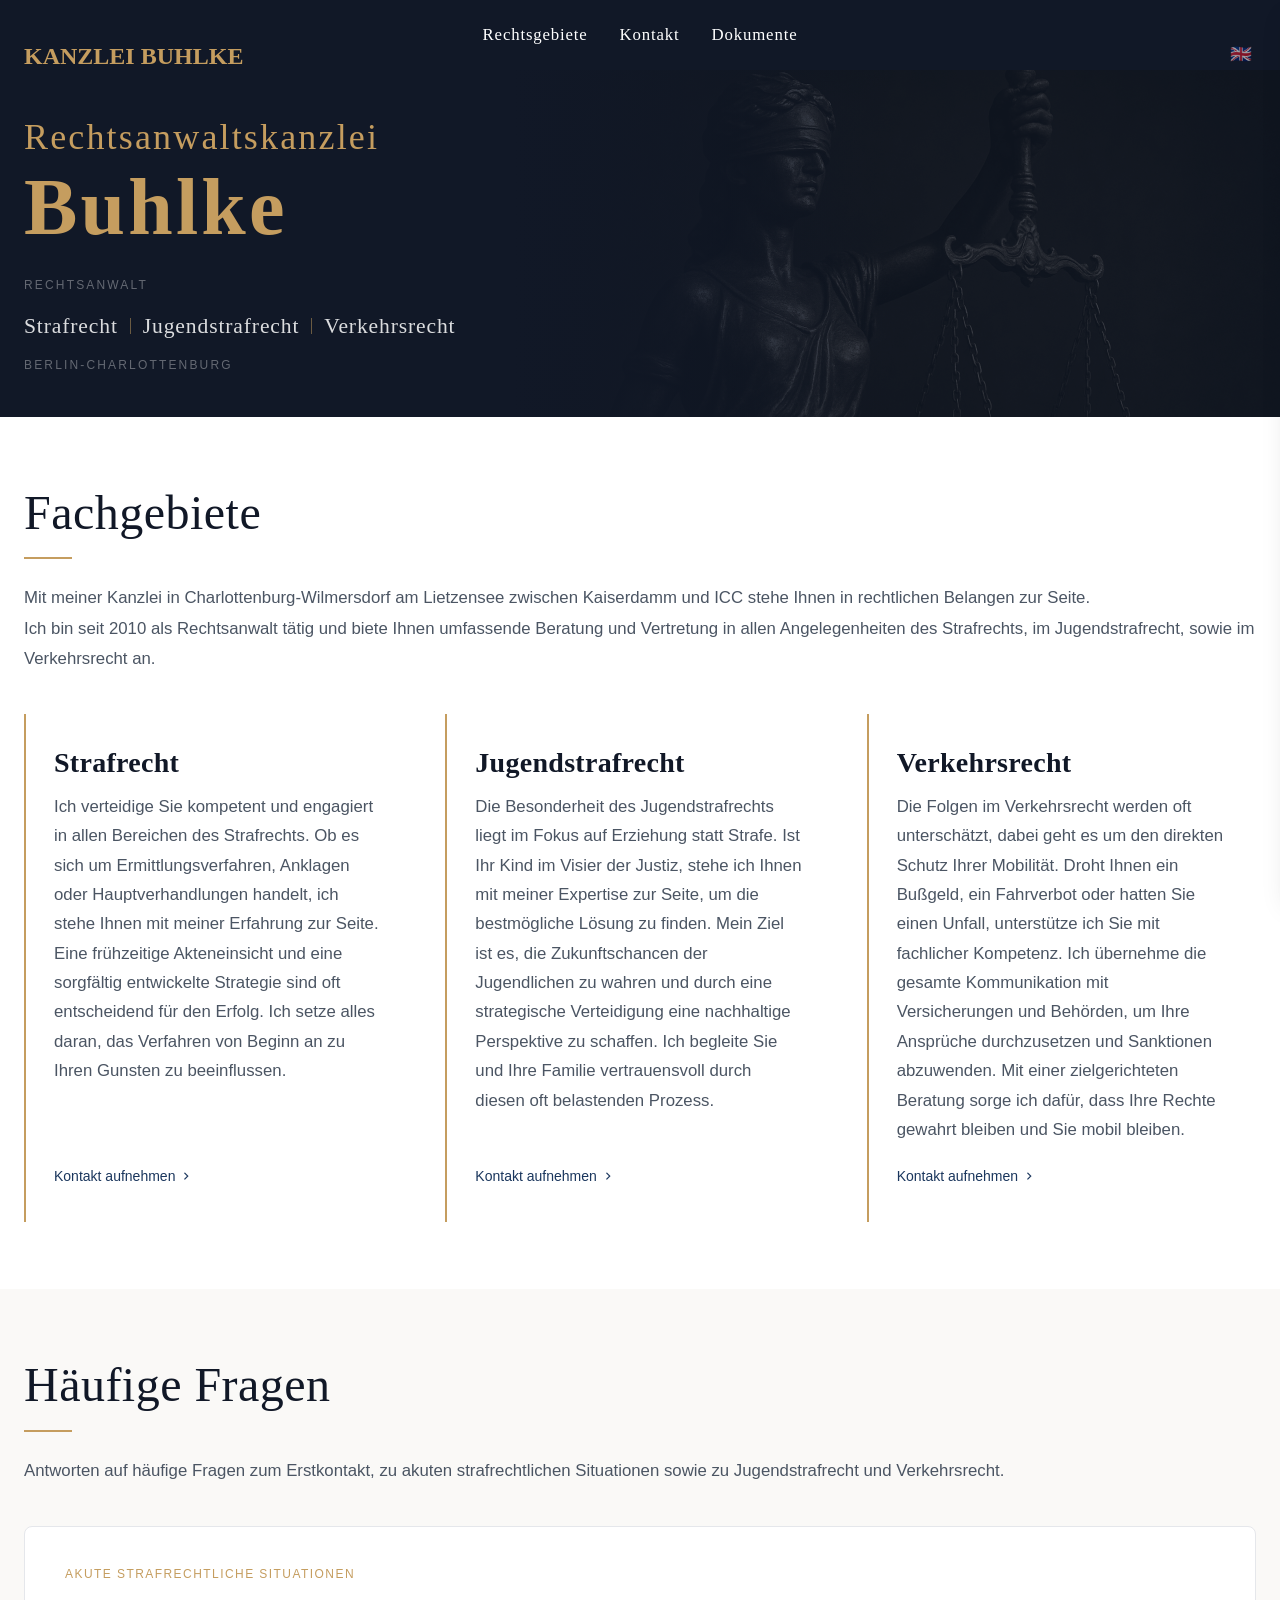
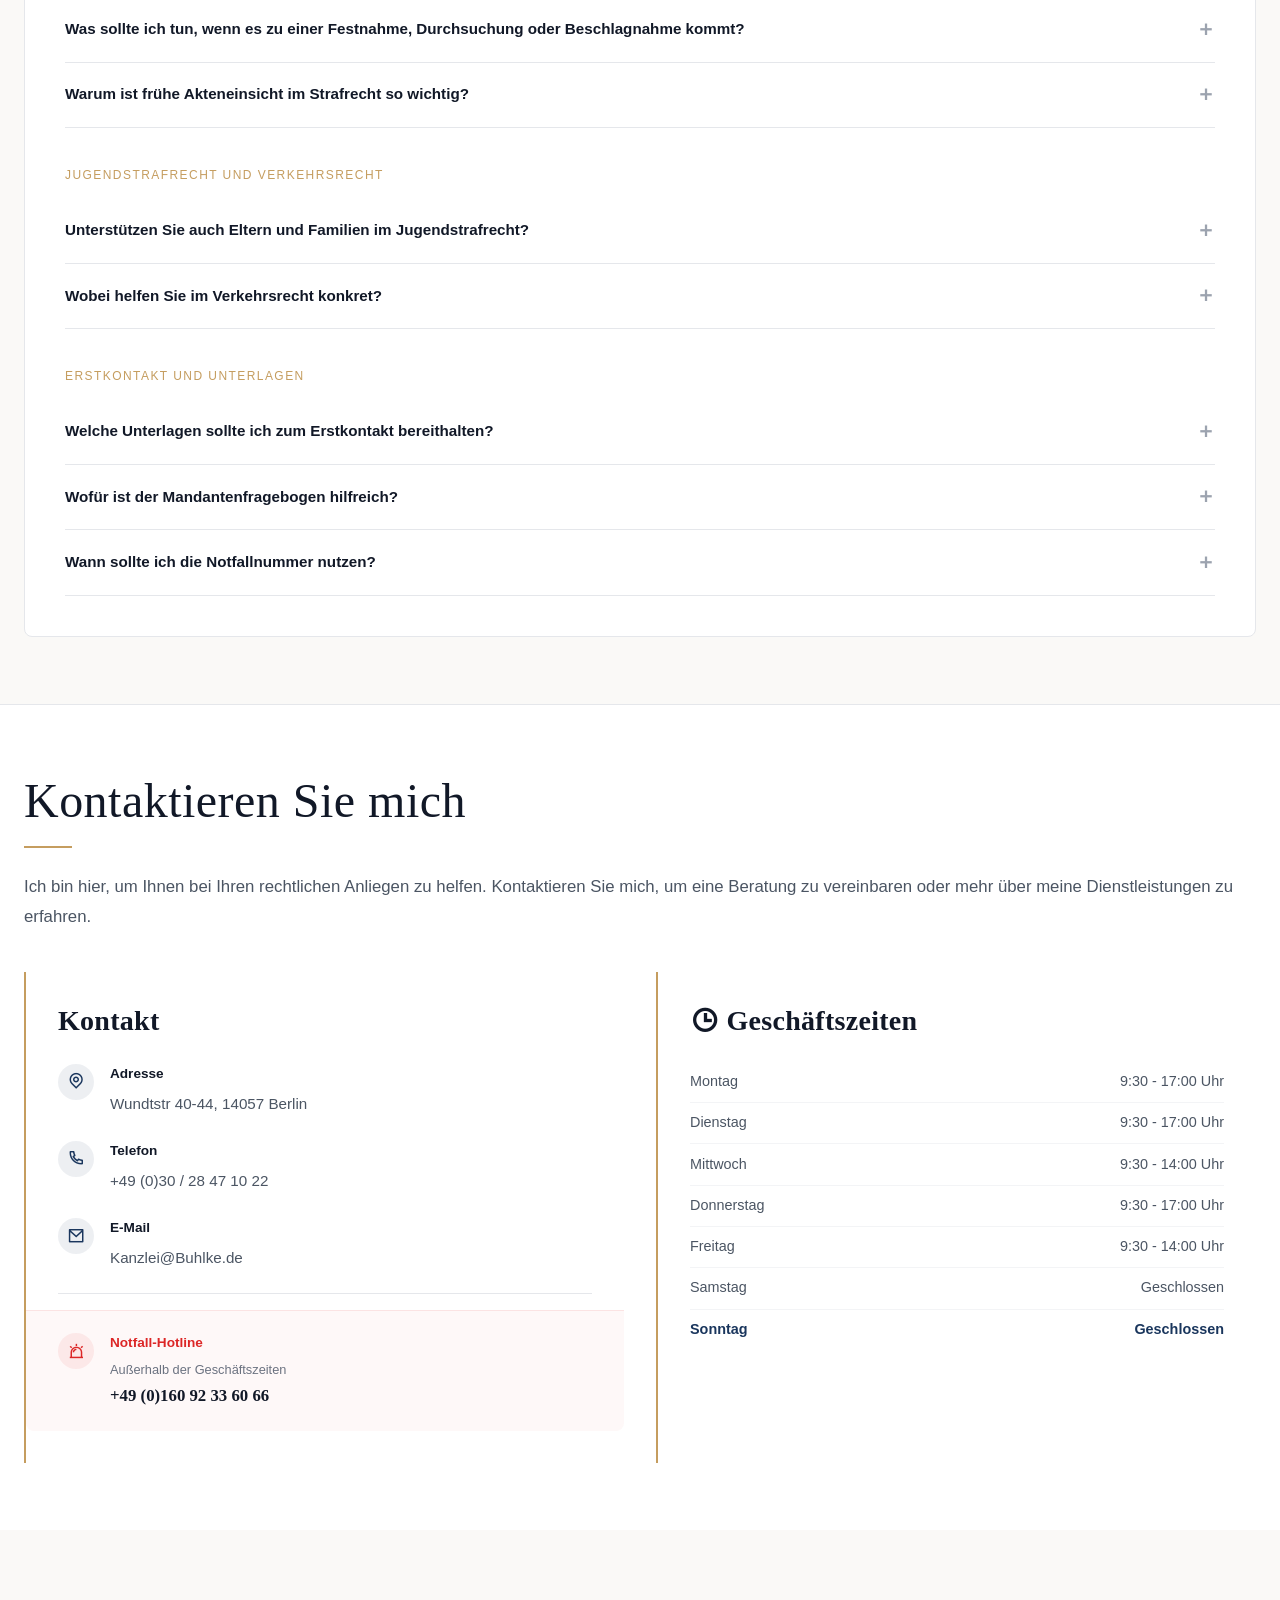
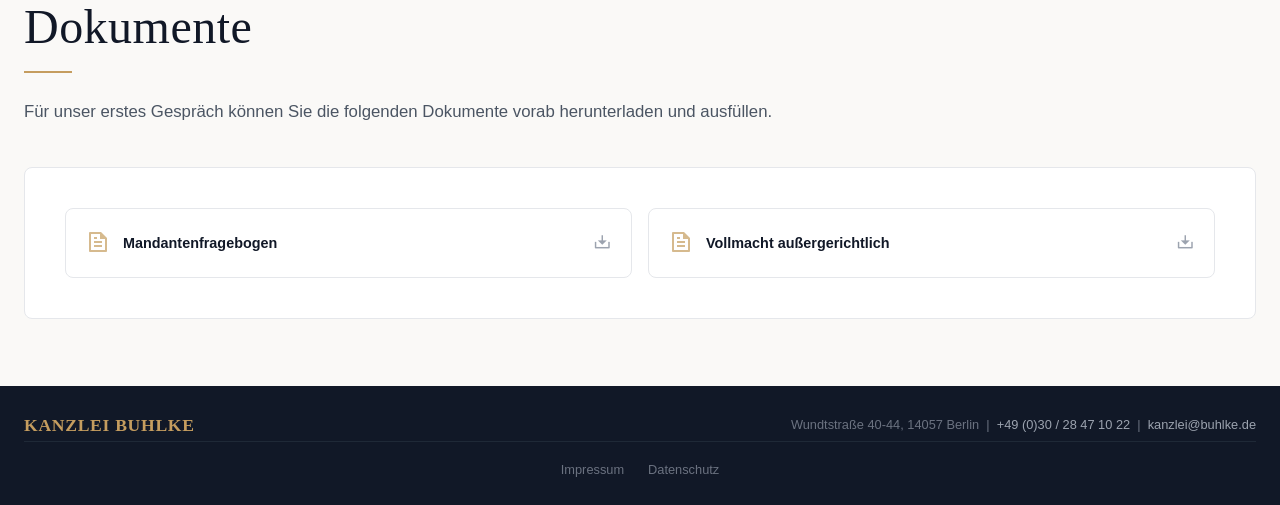
==== commit 9f57a2d1: "refactor: Dokumente als eigene Sektion, Nav-Schriftart Serif - Downloads aus Kontaktbereich herausge" ====
--- a/index.html
+++ b/index.html
@@ -255,14 +255,20 @@
                         </ul>
                     </div>
                 </div>
-
-                <!-- Zeile 2: Downloads als 3-Spalten-Grid -->
-                <div class="card-frame">
-                <div class="downloads-row" id="downloads">
-                    <div class="downloads-info">
-                        <h3>Dokumente</h3>
-                        <p>Für unser erstes Gespräch:</p>
-                    </div>
+            </div>
+        </div>
+    </section>
+
+    <!-- DOKUMENTE -->
+    <section id="downloads" class="faq-section reveal">
+        <div class="container">
+            <div class="section-header">
+                <h2 class="section-title">Dokumente</h2>
+                <div class="accent-line"></div>
+                <p class="section-subtitle">Für unser erstes Gespräch können Sie die folgenden Dokumente vorab herunterladen und ausfüllen.</p>
+            </div>
+            <div class="card-frame">
+                <div class="downloads-row">
                     <a href="./assets/Kanzlei Buhlke - Mandantenfragebogen.pdf" target="_blank" rel="noopener" class="download-btn">
                         <i class="ri-file-text-line"></i>
                         <span class="download-btn-label">Mandantenfragebogen</span>
@@ -274,7 +280,6 @@
                         <i class="ri-download-2-line download-btn-icon"></i>
                     </a>
                 </div>
-                </div>
             </div>
         </div>
     </section>
--- a/assets/css/style.css
+++ b/assets/css/style.css
@@ -204,11 +204,12 @@
 #header .logo-link:hover { text-decoration: none; }
 
 #header nav a {
+    font-family: var(--font-serif);
     font-weight: 400;
     color: var(--color-white);
     text-decoration: none;
-    font-size: 1rem;
-    letter-spacing: 0.03em;
+    font-size: 1.05rem;
+    letter-spacing: 0.05em;
     transition: color 200ms ease-in-out;
 }
 
@@ -587,23 +588,16 @@
     text-decoration: underline;
 }
 
-/* Downloads Row: 3-column grid */
+/* Downloads Row: grid */
 .downloads-row {
     display: grid;
     grid-template-columns: 1fr;
     gap: 1rem;
-    padding-top: 2.5rem;
-    border-top: 1px solid var(--color-gray-200);
-}
-
-.card-frame > .downloads-row {
-    padding-top: 0;
-    border-top: none;
 }
 
 @media (min-width: 768px) {
     .downloads-row {
-        grid-template-columns: 1fr 1fr 1fr;
+        grid-template-columns: 1fr 1fr;
         align-items: center;
     }
 }
@@ -826,9 +820,12 @@
 #mobileMenu nav { display: flex; flex-direction: column; }
 #mobileMenu nav a + a { margin-top: 1rem; }
 #mobileMenu nav a {
-    font-weight: 500;
+    font-family: var(--font-serif);
+    font-weight: 400;
     color: var(--color-gray-800);
     text-decoration: none;
+    font-size: 1.1rem;
+    letter-spacing: 0.04em;
     transition: color 150ms ease-in-out;
 }
 
